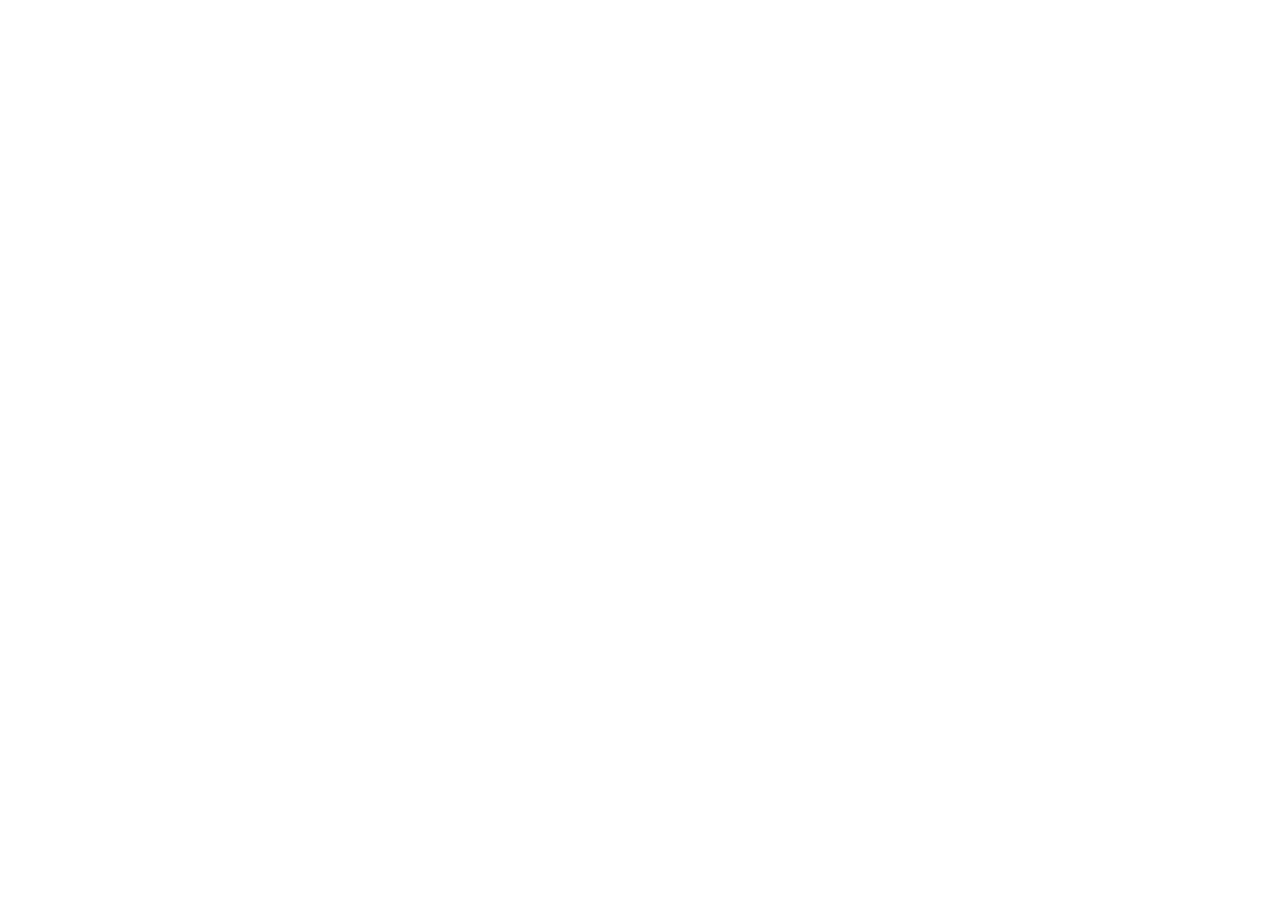
==== index.html @ 65132873 "Initialisation du projet et structure des fichiers" ====
<!DOCTYPE html>
<html lang="en">
<head>
    <meta charset="UTF-8">
    <meta name="viewport" content="width=device-width, initial-scale=1.0">
    <title>AfriConnectSummit</title>
</head>
<body>
    
</body>
</html>
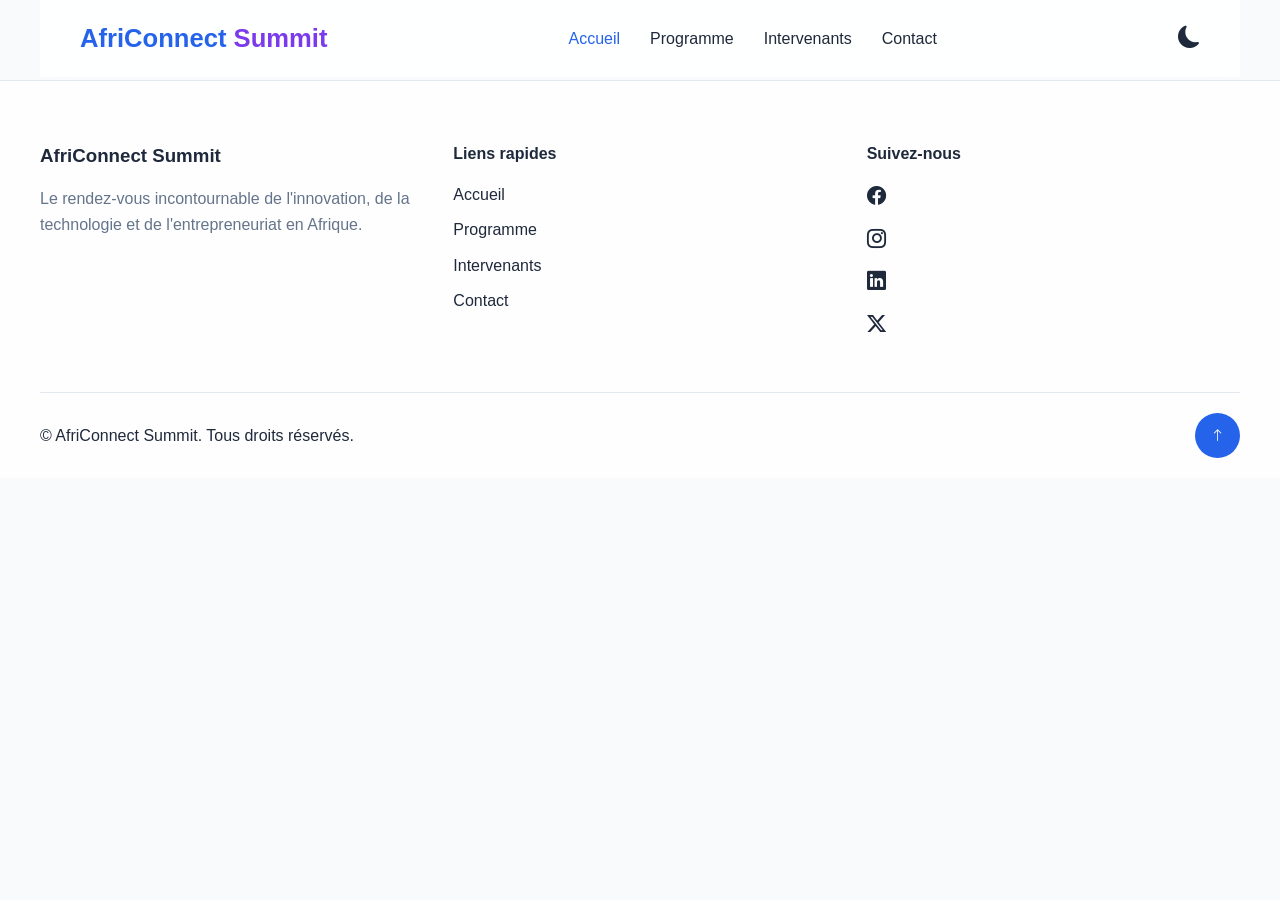
==== commit 2e14bcae: "Creation de la navbar et du footer communs" ====
--- a/index.html
+++ b/index.html
@@ -4,8 +4,121 @@
     <meta charset="UTF-8">
     <meta name="viewport" content="width=device-width, initial-scale=1.0">
     <title>AfriConnectSummit</title>
+    <link rel="stylesheet" href="css/style.css">
+    <link href="https://cdn.jsdelivr.net/npm/bootstrap-icons@1.11.3/font/bootstrap-icons.min.css" rel="stylesheet">
 </head>
 <body>
+
+    <header>
+
+        <nav class="navbar">
+
+            <a href="index.html" class="logo">
+                AfriConnect <span>Summit</span>
+            </a>
+
+            <ul class="nav-menu">
+
+              <li><a href="index.html" class="active">Accueil</a></li>
+
+              <li><a href="programme.html">Programme</a></li>
+
+              <li><a href="intervenants.html">Intervenants</a></li>
+
+              <li><a href="contact.html">Contact</a></li>
+
+            </ul>
+
+           <div class="nav-actions">
+
+                <button id="theme-toggle" aria-label="Changer de thème">
+
+                   <i class="bi bi-moon-fill"></i>
+
+                </button>
+
+                <button id="menu-toggle" aria-label="Ouvrir le menu">
+
+                   <i class="bi bi-list"></i>
+
+                </button>
+
+            </div>
+
+        </nav>
+
+    </header>
+
+    <main>
+
+    </main>
+
+    <footer>
+
+       <div class="footer-container">
+
+           <div class="footer-about">
+
+               <h3>AfriConnect Summit</h3>
+
+                <p>
+                  Le rendez-vous incontournable de l'innovation, de la technologie
+                  et de l'entrepreneuriat en Afrique.
+                </p>
+
+            </div>
+
+            <div class="footer-links">
+
+               <h4>Liens rapides</h4>
+
+               <ul>
+
+                 <li><a href="index.html">Accueil</a></li>
+
+                 <li><a href="programme.html">Programme</a></li>
+
+                 <li><a href="intervenants.html">Intervenants</a></li>
+
+                 <li><a href="contact.html">Contact</a></li>
+
+                </ul>
+
+            </div>
+
+            <div class="footer-social">
+
+              <h4>Suivez-nous</h4>
+
+              <a href="#"><i class="bi bi-facebook"></i></a>
+              <a href="#"><i class="bi bi-instagram"></i></a>
+              <a href="#"><i class="bi bi-linkedin"></i></a>
+              <a href="#"><i class="bi bi-twitter-x"></i></a>
+
+            </div>
+
+        </div>
+
+        <hr>
+
+        <div class="footer-bottom">
+
+           <p>
+              &copy; <span id="current-year"></span> AfriConnect Summit.
+              Tous droits réservés.
+           </p>
+
+           <button id="back-to-top" aria-label="Retour en haut">
+              <i class="bi bi-arrow-up"></i>
+           </button>
+
+        </div>
+
+    </footer>
+
+    
+
+    <script src="js/main.js"></script>
     
 </body>
 </html>
--- a/css/style.css
+++ b/css/style.css
@@ -0,0 +1,379 @@
+/* VARIABLES CSS */
+:root{
+
+    --primary-color:#2563EB;
+    --secondary-color:#7C3AED;
+
+    --background-color:#F8FAFC;
+    --surface-color:rgba(255,255,255,.85);
+
+    --text-color:#1E293B;
+    --text-light:#64748B;
+
+    --border-color:#E2E8F0;
+
+    --shadow:0 10px 30px rgba(0,0,0,.08);
+
+    --radius:15px;
+
+    --transition:all .3s ease;
+
+}
+
+[data-theme="dark"]{
+
+    --background-color:#020617;
+
+    --surface-color:rgba(15,23,42,.9);
+
+    --text-color:#F8FAFC;
+
+    --text-light:#CBD5E1;
+
+    --border-color:#334155;
+
+}
+/* STYLE GENERALE */
+*{
+    margin:0;
+    padding:0;
+    box-sizing:border-box;
+}
+
+body{
+
+    font-family:Arial, Helvetica, sans-serif;
+
+    background:var(--background-color);
+
+    color:var(--text-color);
+
+    transition:var(--transition);
+
+    line-height:1.6;
+
+}
+
+a{
+
+    text-decoration:none;
+
+    color:inherit;
+
+}
+
+ul{
+
+    list-style:none;
+
+}
+
+img{
+
+    max-width:100%;
+
+    display:block;
+
+}
+/* HEADER */
+header{
+
+    position: fixed;
+
+    top: 0;
+
+    left: 0;
+
+    width: 100%;
+
+    z-index: 1000;
+
+}
+
+/* NAVBAR */
+
+.navbar{
+
+    max-width: 1200px;
+
+    margin: auto;
+
+    padding: 18px 40px;
+
+    display: flex;
+
+    justify-content: space-between;
+
+    align-items: center;
+
+    background: var(--surface-color);
+
+    backdrop-filter: blur(12px);
+
+    transition: var(--transition);
+
+}
+
+.logo{
+
+    font-size: 1.6rem;
+
+    font-weight: 700;
+
+    color: var(--primary-color);
+
+}
+
+.logo span{
+
+    color: var(--secondary-color);
+
+}
+
+.nav-menu{
+
+    display: flex;
+
+    gap: 30px;
+
+}
+
+.nav-menu a{
+
+    font-weight: 500;
+
+    transition: var(--transition);
+
+}
+
+.nav-menu a:hover,
+
+.nav-menu a.active{
+
+    color: var(--primary-color);
+
+}
+
+.nav-actions{
+
+    display: flex;
+
+    align-items: center;
+
+    gap: 15px;
+
+}
+
+#theme-toggle,
+
+#menu-toggle{
+
+    border: none;
+
+    background: transparent;
+
+    cursor: pointer;
+
+    font-size: 1.4rem;
+
+    color: var(--text-color);
+
+    transition: var(--transition);
+
+}
+
+#theme-toggle:hover,
+
+#menu-toggle:hover{
+
+    color: var(--primary-color);
+
+}
+
+/* FOOTER */
+
+footer{
+
+    background: var(--surface-color);
+
+    margin-top: 80px;
+
+    padding: 60px 40px 20px;
+
+    border-top: 1px solid var(--border-color);
+
+}
+
+.footer-container{
+
+    max-width: 1200px;
+
+    margin: auto;
+
+    display: grid;
+
+    grid-template-columns: repeat(3,1fr);
+
+    gap: 40px;
+
+}
+
+.footer-about p{
+
+    margin-top: 15px;
+
+    color: var(--text-light);
+
+}
+
+.footer-links ul{
+
+    margin-top: 15px;
+
+}
+
+.footer-links li{
+
+    margin-bottom: 10px;
+
+}
+
+.footer-links a{
+
+    transition: var(--transition);
+
+}
+
+.footer-links a:hover{
+
+    color: var(--primary-color);
+
+}
+
+.footer-social{
+
+    display: flex;
+
+    flex-direction: column;
+
+}
+
+.footer-social h4{
+
+    margin-bottom: 15px;
+
+}
+
+.footer-social a{
+
+    margin-bottom: 12px;
+
+    font-size: 1.2rem;
+
+    transition: var(--transition);
+
+}
+
+.footer-social a:hover{
+
+    color: var(--primary-color);
+
+}
+
+hr{
+
+    margin: 40px 0 20px;
+
+    border: none;
+
+    border-top: 1px solid var(--border-color);
+
+}
+
+.footer-bottom{
+
+    max-width: 1200px;
+
+    margin: auto;
+
+    display: flex;
+
+    justify-content: space-between;
+
+    align-items: center;
+
+}
+
+/* Bouton RETOUR EN HAUT */
+
+#back-to-top{
+
+    width: 45px;
+
+    height: 45px;
+
+    border: none;
+
+    border-radius: 50%;
+
+    background: var(--primary-color);
+
+    color: white;
+
+    cursor: pointer;
+
+    transition: var(--transition);
+
+}
+
+#back-to-top:hover{
+
+    transform: translateY(-5px);
+
+}
+/* RESPONSIVE DE LA NAVBAR */
+#menu-toggle{
+    display: none;
+}
+
+@media (max-width:768px){
+
+    .nav-menu{
+
+        position: fixed;
+
+        top: 80px;
+
+        left: -100%;
+
+        width: 100%;
+
+        background: var(--surface-color);
+
+        backdrop-filter: blur(12px);
+
+        flex-direction: column;
+
+        align-items: center;
+
+        gap: 20px;
+
+        padding: 30px 0;
+
+        transition: var(--transition);
+
+    }
+
+    .nav-menu.active{
+
+        left: 0;
+
+    }
+
+    #menu-toggle{
+
+        display: block;
+
+    }
+
+}
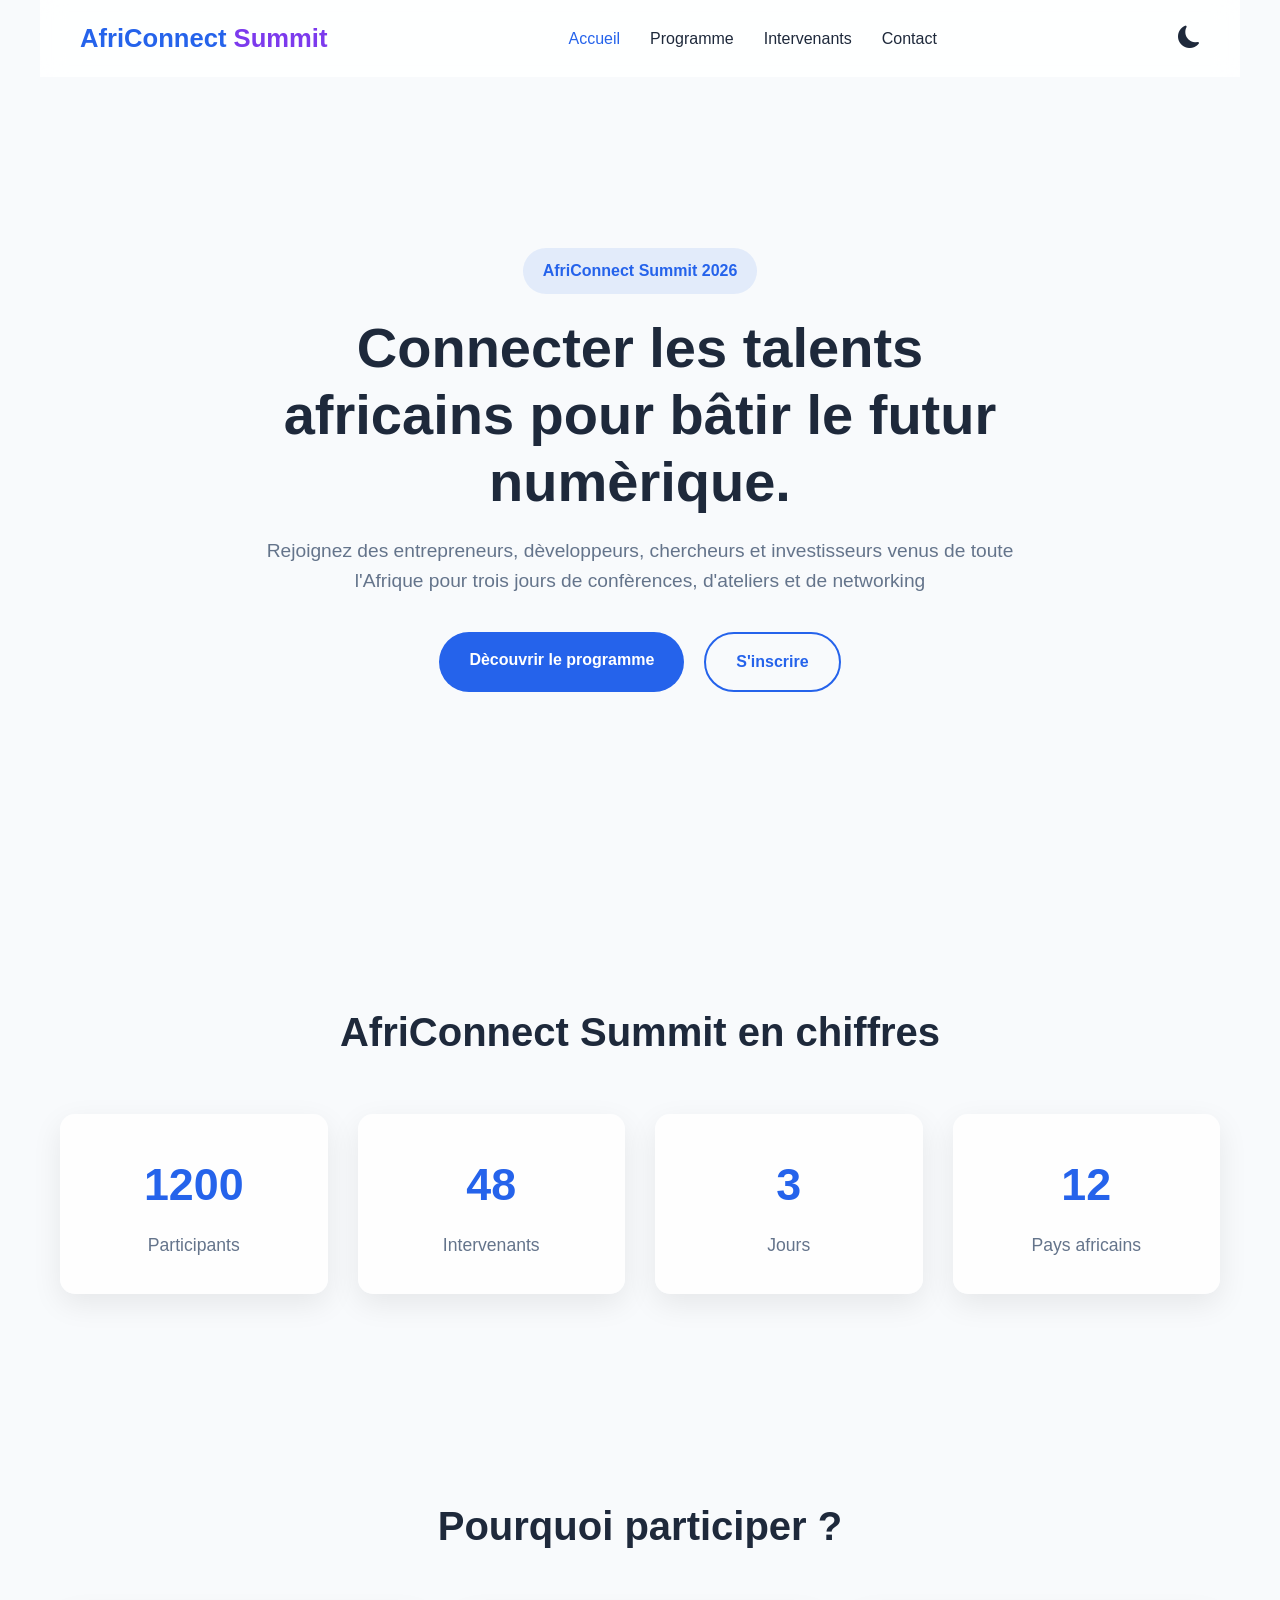
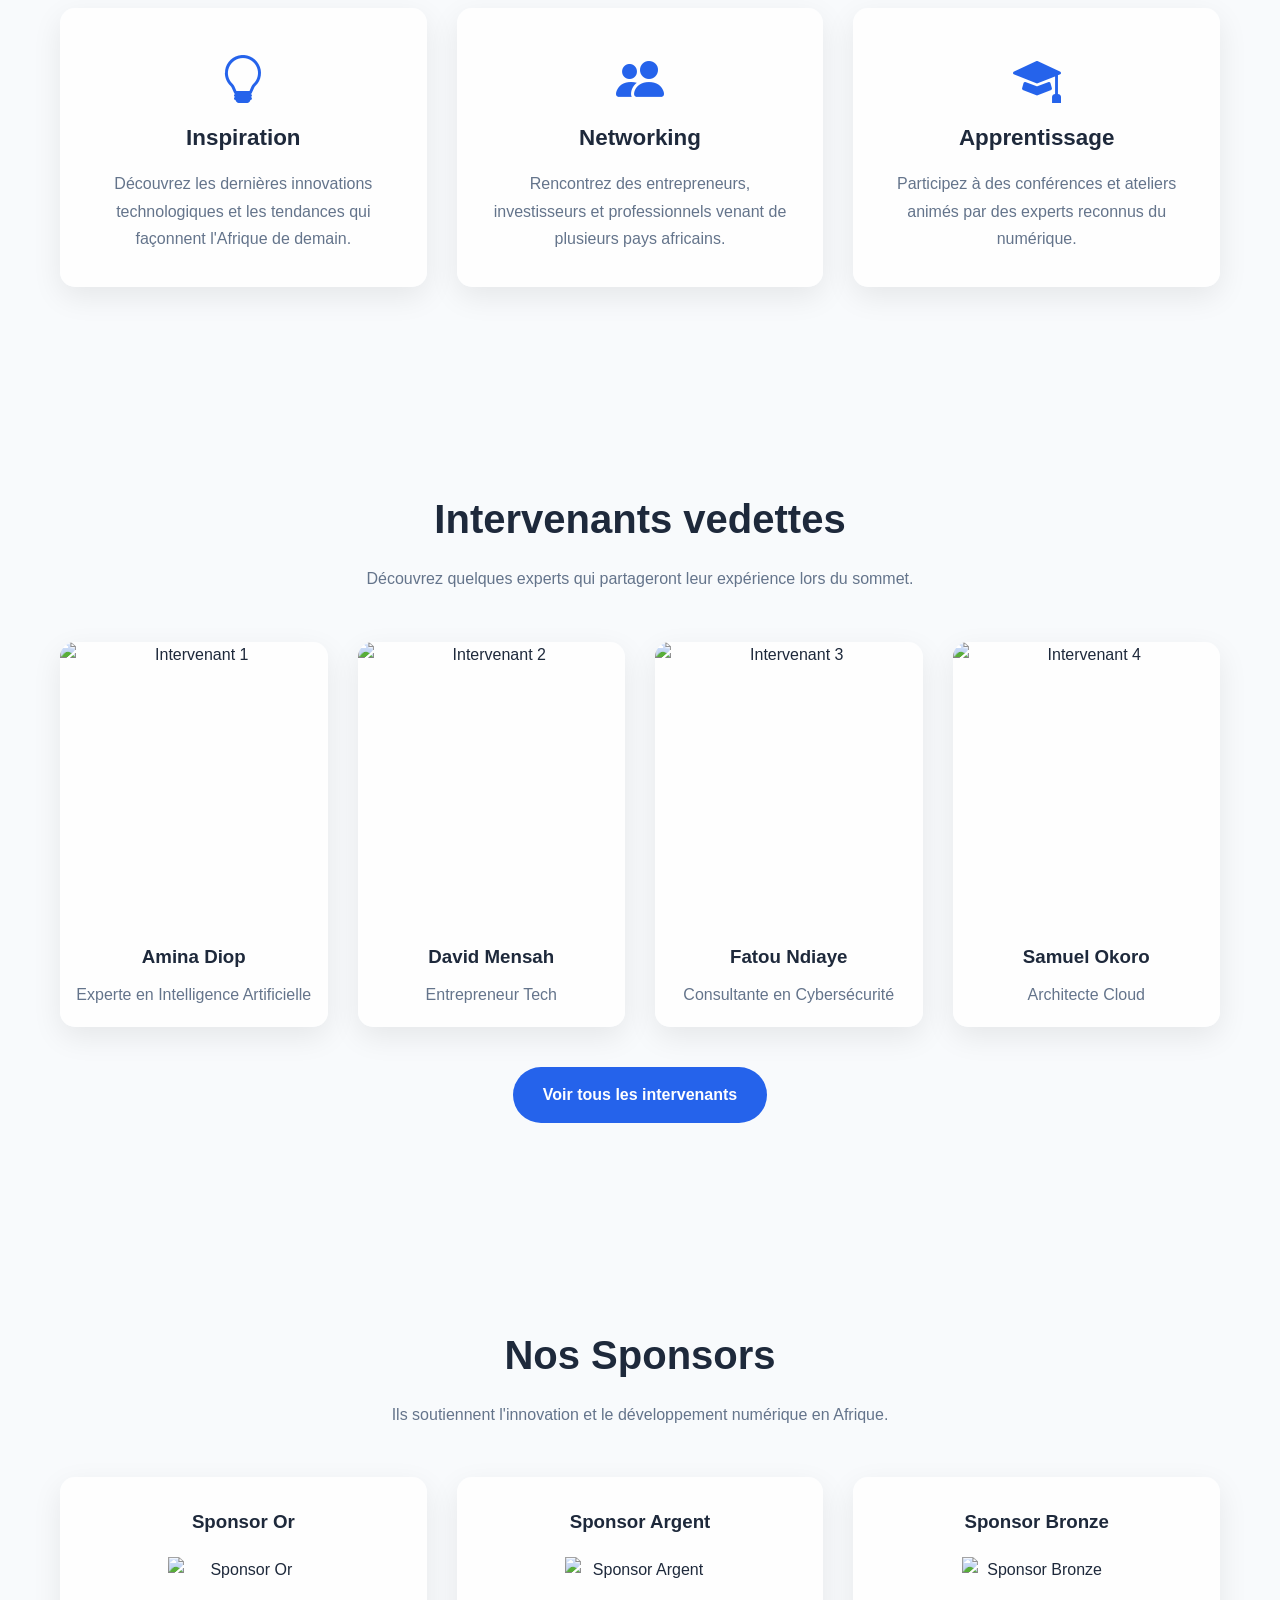
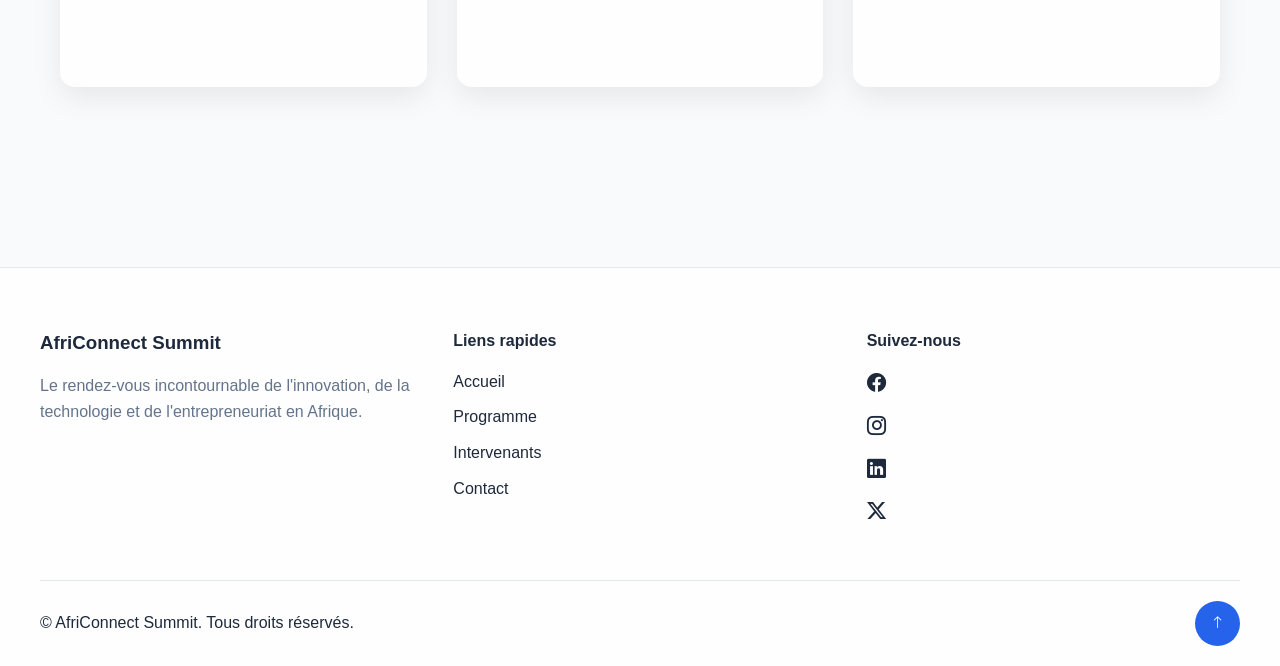
==== commit f40d0043: "Creation de la page d'acceuil et mise en forme" ====
--- a/index.html
+++ b/index.html
@@ -1,5 +1,5 @@
 <!DOCTYPE html>
-<html lang="en">
+<html lang="fr">
 <head>
     <meta charset="UTF-8">
     <meta name="viewport" content="width=device-width, initial-scale=1.0">
@@ -49,9 +49,239 @@
 
     </header>
 
-    <main>
-
-    </main>
+ <main>
+
+        <!-- section hero -->
+        <section class="hero">
+
+            <div class="hero-content">
+
+                <p class="hero-tag">AfriConnect Summit 2026</p>
+
+                <h1>Connecter les talents africains pour bâtir le futur numèrique.</h1>
+
+                <p class="hero-description">
+                    Rejoignez des entrepreneurs, dèveloppeurs, chercheurs et investisseurs
+                    venus de toute l'Afrique pour trois jours de confèrences, d'ateliers
+                    et de networking
+                </p>
+
+                <div class="hero-buttons">
+
+                    <a href="programme.html" class="btn btn-primary">
+                        Dècouvrir le programme
+                    </a>
+
+                    
+                    <a href="contact.html" class="btn btn-secondary">
+                        S'inscrire
+                    </a>
+
+                </div>
+
+            </div>
+
+        </section>
+
+        <!-- section chiffre clè -->
+
+        <section class="stats">
+
+          <div class="container">
+
+                <h2>AfriConnect Summit en chiffres</h2>
+
+            <div class="stats-grid">
+
+               <div class="stat-card">
+                   <h3 id="participants">1200</h3>
+                   <p>Participants</p>
+               </div>
+
+               <div class="stat-card">
+                   <h3 id="speakers">48</h3>
+                   <p>Intervenants</p>
+                </div>
+
+               <div class="stat-card">
+                   <h3 id="days">3</h3>
+                   <p>Jours</p>
+               </div>
+
+               <div class="stat-card">
+                   <h3 id="countries">12</h3>
+                   <p>Pays africains</p>
+               </div>
+
+            </div>
+
+          </div>
+
+        </section>
+
+       <!-- pourquoi participer -->
+
+       <section class="why-participate">
+
+    <div class="container">
+
+        <h2>Pourquoi participer ?</h2>
+
+        <div class="why-grid">
+
+            <article class="why-card">
+
+                <i class="bi bi-lightbulb"></i>
+
+                <h3>Inspiration</h3>
+
+                <p>
+                    Découvrez les dernières innovations technologiques et les tendances qui façonnent l'Afrique de demain.
+                </p>
+
+            </article>
+
+            <article class="why-card">
+
+                <i class="bi bi-people-fill"></i>
+
+                <h3>Networking</h3>
+
+                <p>
+                    Rencontrez des entrepreneurs, investisseurs et professionnels venant de plusieurs pays africains.
+                </p>
+
+            </article>
+
+            <article class="why-card">
+
+                <i class="bi bi-mortarboard-fill"></i>
+
+                <h3>Apprentissage</h3>
+
+                <p>
+                    Participez à des conférences et ateliers animés par des experts reconnus du numérique.
+                </p>
+
+            </article>
+
+        </div>
+
+    </div>
+
+</section>
+
+     <!-- Intervenant -->
+
+     <section class="featured-speakers">
+
+    <div class="container">
+
+        <h2>Intervenants vedettes</h2>
+
+        <p class="section-description">
+            Découvrez quelques experts qui partageront leur expérience lors du sommet.
+        </p>
+
+        <div class="speakers-grid">
+
+            <article class="speaker-card">
+
+                <img src="images/speaker1.jpg" alt="Intervenant 1">
+
+                <h3>Amina Diop</h3>
+
+                <p>Experte en Intelligence Artificielle</p>
+
+            </article>
+
+            <article class="speaker-card">
+
+                <img src="images/speaker2.jpg" alt="Intervenant 2">
+
+                <h3>David Mensah</h3>
+
+                <p>Entrepreneur Tech</p>
+
+            </article>
+
+            <article class="speaker-card">
+
+                <img src="images/speaker3.jpg" alt="Intervenant 3">
+
+                <h3>Fatou Ndiaye</h3>
+
+                <p>Consultante en Cybersécurité</p>
+
+            </article>
+
+            <article class="speaker-card">
+
+                <img src="images/speaker4.jpg" alt="Intervenant 4">
+
+                <h3>Samuel Okoro</h3>
+
+                <p>Architecte Cloud</p>
+
+            </article>
+
+        </div>
+
+        <a href="intervenants.html" class="btn btn-primary">
+            Voir tous les intervenants
+        </a>
+
+    </div>
+
+</section>
+
+<!-- Sponsor -->
+
+<section class="sponsors">
+
+    <div class="container">
+
+        <h2>Nos Sponsors</h2>
+
+        <p class="section-description">
+
+            Ils soutiennent l'innovation et le développement numérique en Afrique.
+
+        </p>
+
+        <div class="sponsors-grid">
+
+            <div class="sponsor-card">
+
+                <h3>Sponsor Or</h3>
+
+                <img src="images/gold-sponsor.png" alt="Sponsor Or">
+
+            </div>
+
+            <div class="sponsor-card">
+
+                <h3>Sponsor Argent</h3>
+
+                <img src="images/silver-sponsor.png" alt="Sponsor Argent">
+
+            </div>
+
+            <div class="sponsor-card">
+
+                <h3>Sponsor Bronze</h3>
+
+                <img src="images/bronze-sponsor.png" alt="Sponsor Bronze">
+
+            </div>
+
+        </div>
+
+    </div>
+
+</section>
+        
+</main>
 
     <footer>
 
--- a/css/style.css
+++ b/css/style.css
@@ -376,4 +376,420 @@
 
     }
 
+}
+/* HERO */
+.hero{
+
+    min-height:100vh;
+
+    display:flex;
+
+    justify-content:center;
+
+    align-items:center;
+
+    text-align:center;
+
+    padding:120px 20px 80px;
+
+}
+
+.hero-content{
+
+    max-width:800px;
+
+}
+
+.hero-tag{
+
+    display:inline-block;
+
+    padding:10px 20px;
+
+    border-radius:50px;
+
+    background:rgba(37,99,235,.1);
+
+    color:var(--primary-color);
+
+    font-weight:600;
+
+    margin-bottom:20px;
+
+}
+
+.hero h1{
+
+    font-size:3.5rem;
+
+    margin-bottom:20px;
+
+    line-height:1.2;
+
+}
+
+.hero-description{
+
+    font-size:1.2rem;
+
+    color:var(--text-light);
+
+    margin-bottom:35px;
+
+}
+/* hero bouton */
+.hero-buttons{
+
+    display:flex;
+
+    justify-content:center;
+
+    gap:20px;
+
+    flex-wrap:wrap;
+
+}
+
+.btn{
+
+    display:inline-block;
+
+    padding:15px 30px;
+
+    border-radius:50px;
+
+    font-weight:600;
+
+    transition:var(--transition);
+
+}
+
+.btn-primary{
+
+    background:var(--primary-color);
+
+    color:#fff;
+
+}
+
+.btn-secondary{
+
+    border:2px solid var(--primary-color);
+
+    color:var(--primary-color);
+
+}
+
+.btn:hover{
+
+    transform:translateY(-3px);
+
+    box-shadow:var(--shadow);
+
+}
+/* chiffre clè */
+.container{
+
+    max-width:1200px;
+
+    margin:auto;
+
+    padding:0 20px;
+
+}
+
+.stats{
+
+    padding:100px 0;
+
+}
+
+.stats h2{
+
+    text-align:center;
+
+    margin-bottom:50px;
+
+    font-size:2.5rem;
+
+}
+
+.stats-grid{
+
+    display:grid;
+
+    grid-template-columns:repeat(auto-fit,minmax(220px,1fr));
+
+    gap:30px;
+
+}
+
+.stat-card{
+
+    background:var(--surface-color);
+
+    padding:35px 25px;
+
+    border-radius:var(--radius);
+
+    text-align:center;
+
+    box-shadow:var(--shadow);
+
+    transition:var(--transition);
+
+}
+
+.stat-card:hover{
+
+    transform:translateY(-8px);
+
+}
+
+.stat-card h3{
+
+    font-size:2.8rem;
+
+    color:var(--primary-color);
+
+    margin-bottom:10px;
+
+}
+
+.stat-card p{
+
+    color:var(--text-light);
+
+    font-size:1.1rem;
+
+}
+/* pouquoi participer */
+.why-participate{
+
+    padding:100px 0;
+
+}
+
+.why-participate h2{
+
+    text-align:center;
+
+    font-size:2.5rem;
+
+    margin-bottom:20px;
+
+}
+
+.why-grid{
+
+    display:grid;
+
+    grid-template-columns:repeat(auto-fit,minmax(280px,1fr));
+
+    gap:30px;
+
+    margin-top:50px;
+
+}
+
+.why-card{
+
+    background:var(--surface-color);
+
+    padding:35px;
+
+    border-radius:var(--radius);
+
+    text-align:center;
+
+    box-shadow:var(--shadow);
+
+    transition:var(--transition);
+
+}
+
+.why-card:hover{
+
+    transform:translateY(-8px);
+
+}
+
+.why-card i{
+
+    font-size:3rem;
+
+    color:var(--primary-color);
+
+    margin-bottom:20px;
+
+}
+
+.why-card h3{
+
+    margin-bottom:15px;
+
+    font-size:1.4rem;
+
+}
+
+.why-card p{
+
+    color:var(--text-light);
+
+    line-height:1.7;
+
+}
+/* intervenant */
+.featured-speakers{
+
+    padding:100px 0;
+
+}
+
+.featured-speakers h2{
+
+    text-align:center;
+
+    font-size:2.5rem;
+
+    margin-bottom:15px;
+
+}
+
+.section-description{
+
+    text-align:center;
+
+    color:var(--text-light);
+
+    margin-bottom:50px;
+
+}
+
+.speakers-grid{
+
+    display:grid;
+
+    grid-template-columns:repeat(auto-fit,minmax(250px,1fr));
+
+    gap:30px;
+
+}
+
+.speaker-card{
+
+    background:var(--surface-color);
+
+    border-radius:var(--radius);
+
+    overflow:hidden;
+
+    box-shadow:var(--shadow);
+
+    text-align:center;
+
+    transition:var(--transition);
+
+}
+
+.speaker-card:hover{
+
+    transform:translateY(-8px);
+
+}
+
+.speaker-card img{
+
+    width:100%;
+
+    height:280px;
+
+    object-fit:cover;
+
+}
+
+.speaker-card h3{
+
+    margin:20px 0 10px;
+
+}
+
+.speaker-card p{
+
+    color:var(--text-light);
+
+    margin-bottom:20px;
+
+}
+
+.featured-speakers .btn{
+
+    display:block;
+
+    width:max-content;
+
+    margin:40px auto 0;
+
+}
+/* Sponsor */
+.sponsors{
+
+    padding:100px 0;
+
+}
+
+.sponsors h2{
+
+    text-align:center;
+
+    font-size:2.5rem;
+
+    margin-bottom:15px;
+
+}
+
+.sponsors-grid{
+
+    display:grid;
+
+    grid-template-columns:repeat(3,1fr);
+
+    gap:30px;
+
+    margin-top:50px;
+
+}
+
+.sponsor-card{
+
+    background:var(--surface-color);
+
+    border-radius:var(--radius);
+
+    padding:30px;
+
+    text-align:center;
+
+    box-shadow:var(--shadow);
+
+    transition:var(--transition);
+
+}
+
+.sponsor-card:hover{
+
+    transform:translateY(-8px);
+
+}
+
+.sponsor-card img{
+
+    width:150px;
+
+    height:100px;
+
+    margin:20px auto 0;
+
+    object-fit:contain;
+
 }
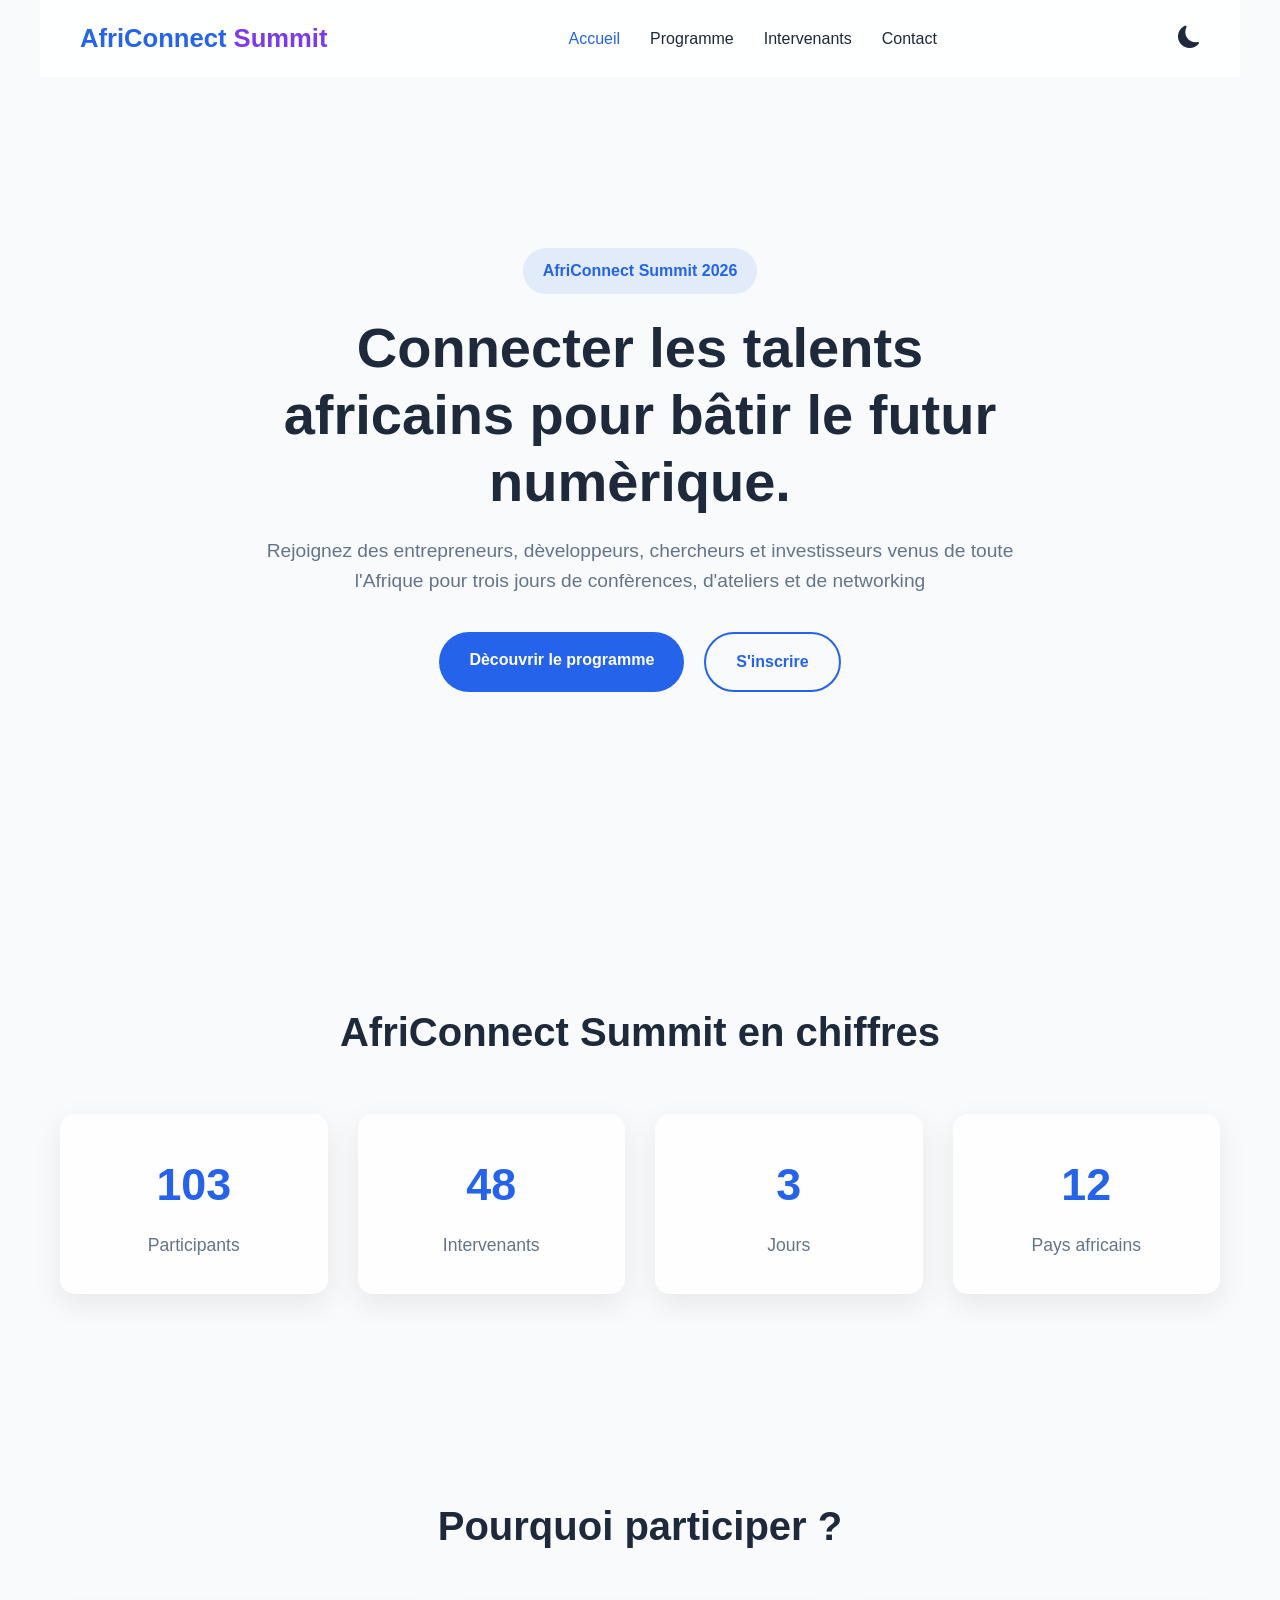
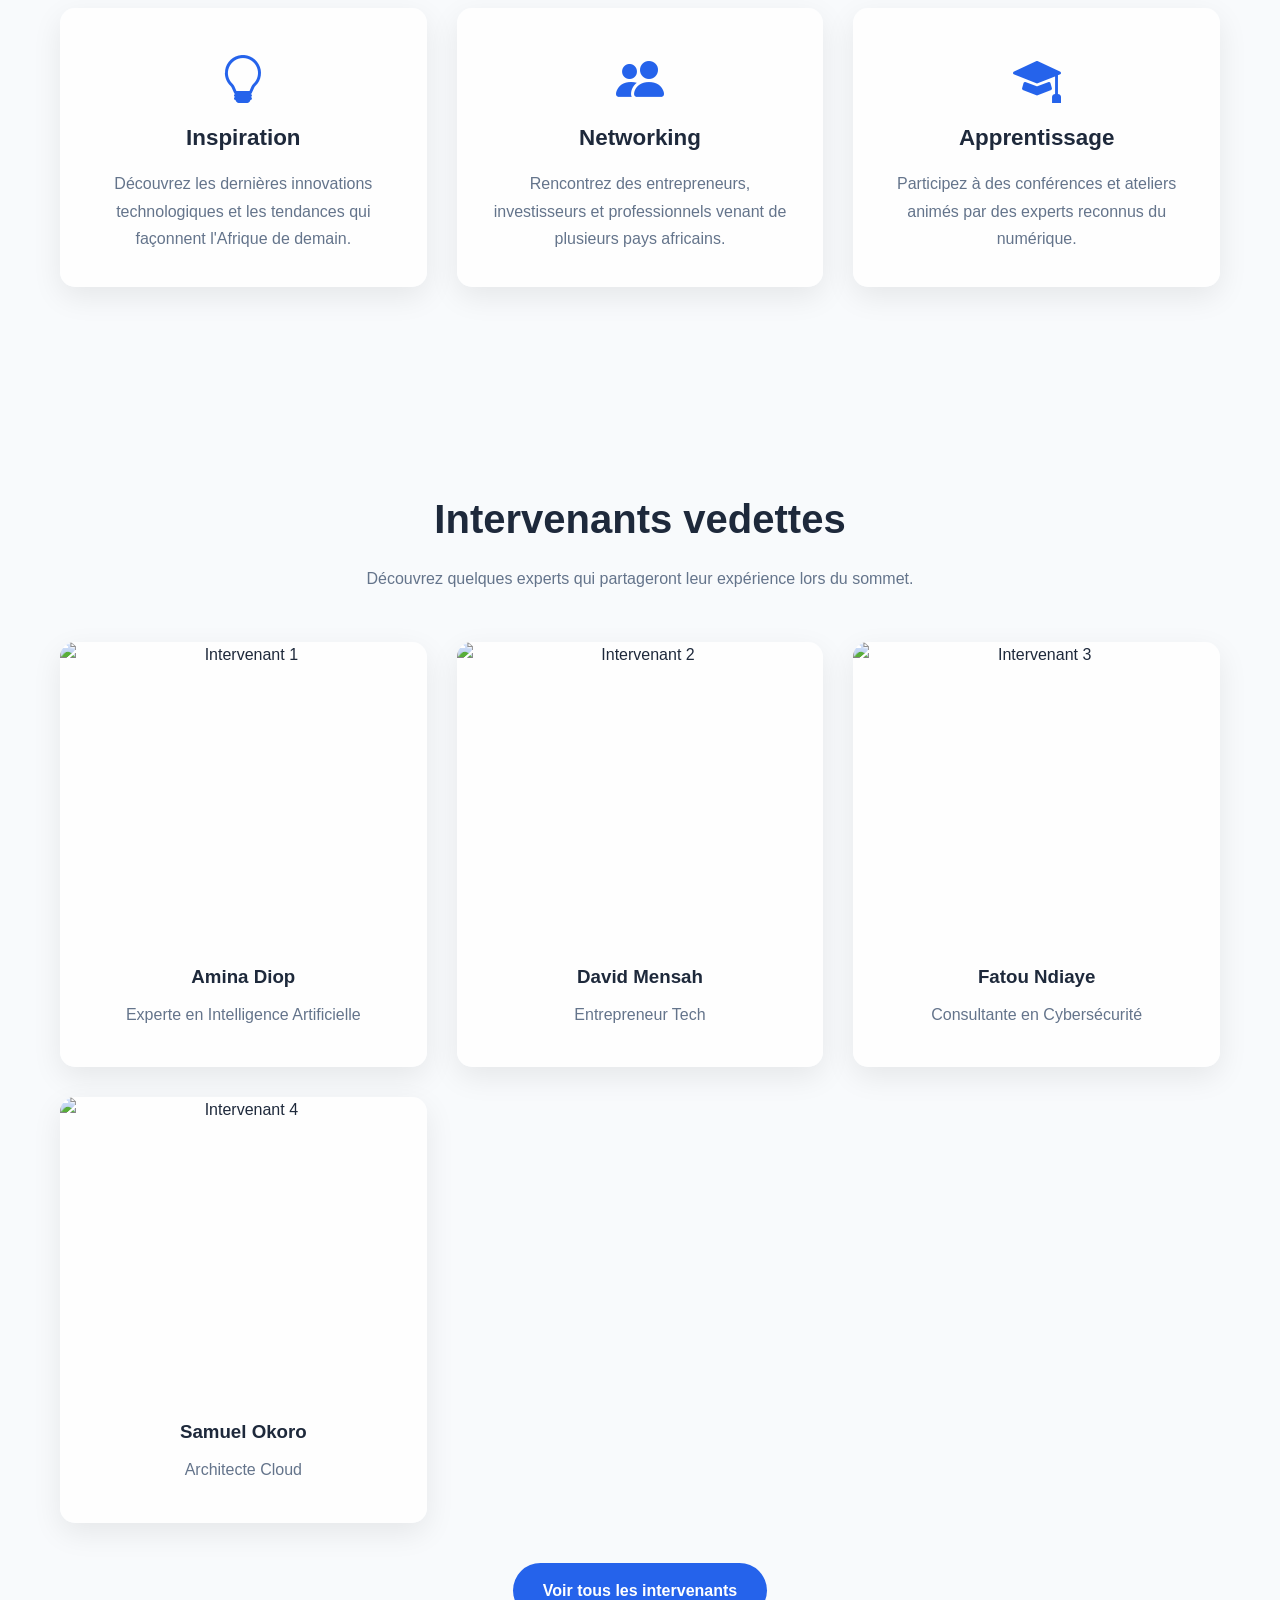
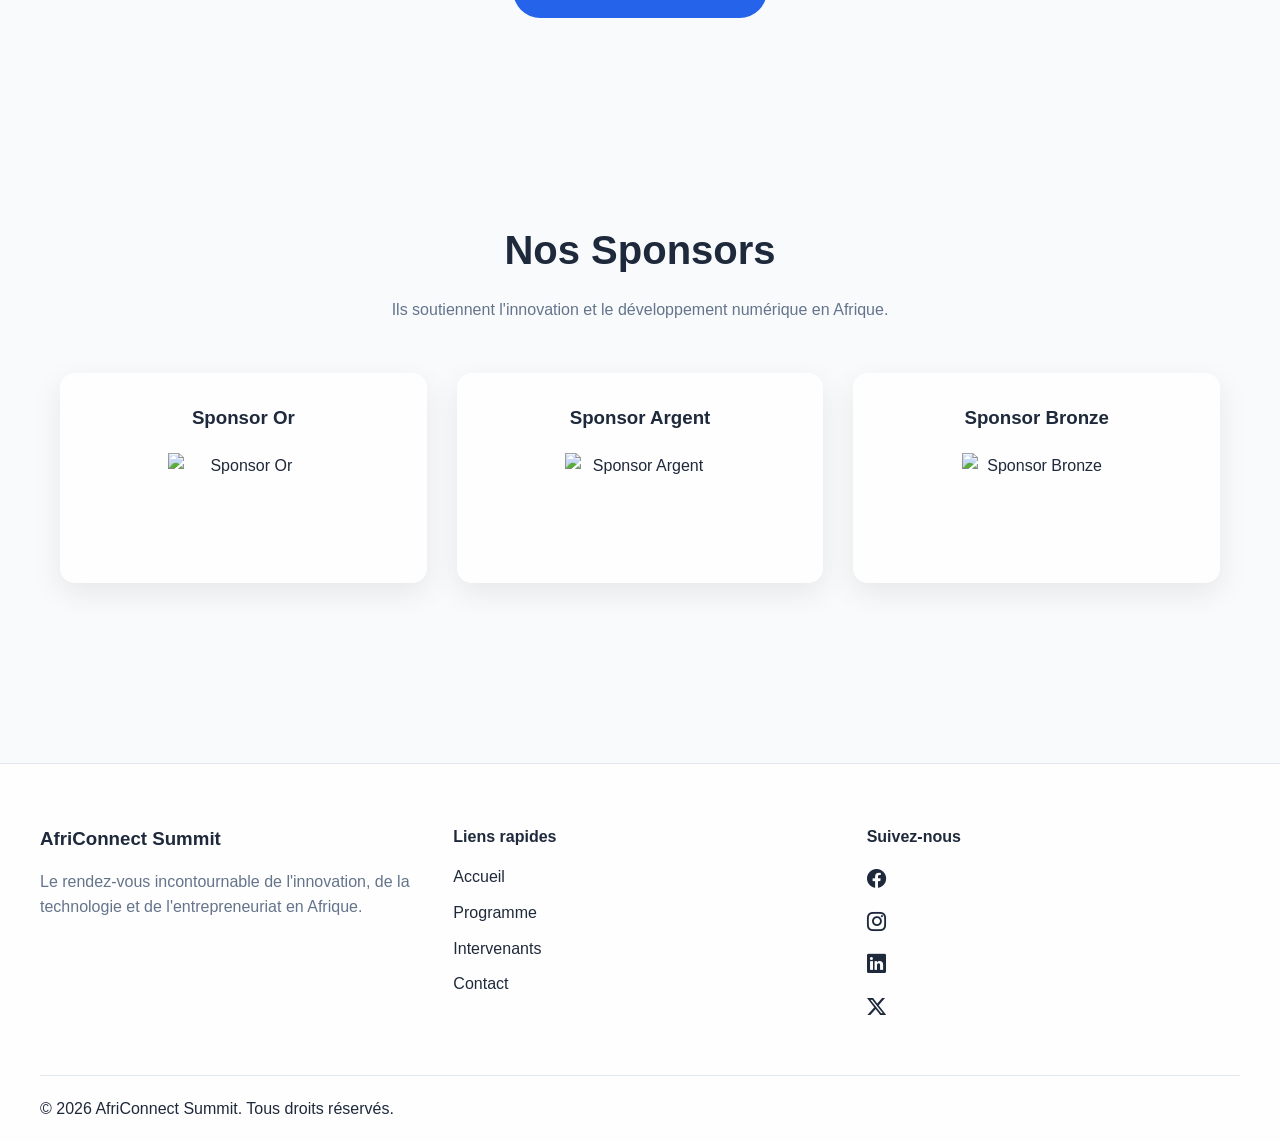
==== commit 133f3b1c: "Ajout des fonctionnalites javaScript" ====
--- a/index.html
+++ b/index.html
@@ -1,5 +1,6 @@
 <!DOCTYPE html>
 <html lang="fr">
+
 <head>
     <meta charset="UTF-8">
     <meta name="viewport" content="width=device-width, initial-scale=1.0">
@@ -7,6 +8,7 @@
     <link rel="stylesheet" href="css/style.css">
     <link href="https://cdn.jsdelivr.net/npm/bootstrap-icons@1.11.3/font/bootstrap-icons.min.css" rel="stylesheet">
 </head>
+
 <body>
 
     <header>
@@ -19,27 +21,27 @@
 
             <ul class="nav-menu">
 
-              <li><a href="index.html" class="active">Accueil</a></li>
-
-              <li><a href="programme.html">Programme</a></li>
-
-              <li><a href="intervenants.html">Intervenants</a></li>
-
-              <li><a href="contact.html">Contact</a></li>
+                <li><a href="index.html" class="active">Accueil</a></li>
+
+                <li><a href="programme.html">Programme</a></li>
+
+                <li><a href="intervenant.html">Intervenants</a></li>
+
+                <li><a href="contact.html">Contact</a></li>
 
             </ul>
 
-           <div class="nav-actions">
+            <div class="nav-actions">
 
                 <button id="theme-toggle" aria-label="Changer de thème">
 
-                   <i class="bi bi-moon-fill"></i>
+                    <i class="bi bi-moon-fill"></i>
 
                 </button>
 
                 <button id="menu-toggle" aria-label="Ouvrir le menu">
 
-                   <i class="bi bi-list"></i>
+                    <i class="bi bi-list"></i>
 
                 </button>
 
@@ -49,7 +51,7 @@
 
     </header>
 
- <main>
+    <main>
 
         <!-- section hero -->
         <section class="hero">
@@ -72,7 +74,7 @@
                         Dècouvrir le programme
                     </a>
 
-                    
+
                     <a href="contact.html" class="btn btn-secondary">
                         S'inscrire
                     </a>
@@ -87,268 +89,274 @@
 
         <section class="stats">
 
-          <div class="container">
+            <div class="container">
 
                 <h2>AfriConnect Summit en chiffres</h2>
 
-            <div class="stats-grid">
-
-               <div class="stat-card">
-                   <h3 id="participants">1200</h3>
-                   <p>Participants</p>
-               </div>
-
-               <div class="stat-card">
-                   <h3 id="speakers">48</h3>
-                   <p>Intervenants</p>
-                </div>
-
-               <div class="stat-card">
-                   <h3 id="days">3</h3>
-                   <p>Jours</p>
-               </div>
-
-               <div class="stat-card">
-                   <h3 id="countries">12</h3>
-                   <p>Pays africains</p>
-               </div>
-
-            </div>
-
-          </div>
-
-        </section>
-
-       <!-- pourquoi participer -->
-
-       <section class="why-participate">
-
-    <div class="container">
-
-        <h2>Pourquoi participer ?</h2>
-
-        <div class="why-grid">
-
-            <article class="why-card">
-
-                <i class="bi bi-lightbulb"></i>
-
-                <h3>Inspiration</h3>
+                <div class="stats-grid">
+
+                    <div class="stat-card">
+                        <h3 id="participants">1200</h3>
+                        <p>Participants</p>
+                    </div>
+
+                    <div class="stat-card">
+                        <h3 id="speakers">48</h3>
+                        <p>Intervenants</p>
+                    </div>
+
+                    <div class="stat-card">
+                        <h3 id="days">3</h3>
+                        <p>Jours</p>
+                    </div>
+
+                    <div class="stat-card">
+                        <h3 id="countries">12</h3>
+                        <p>Pays africains</p>
+                    </div>
+
+                </div>
+
+            </div>
+
+        </section>
+
+        <!-- pourquoi participer -->
+
+        <section class="why-participate">
+
+            <div class="container">
+
+                <h2>Pourquoi participer ?</h2>
+
+                <div class="why-grid">
+
+                    <article class="why-card">
+
+                        <i class="bi bi-lightbulb"></i>
+
+                        <h3>Inspiration</h3>
+
+                        <p>
+                            Découvrez les dernières innovations technologiques et les tendances qui façonnent l'Afrique
+                            de demain.
+                        </p>
+
+                    </article>
+
+                    <article class="why-card">
+
+                        <i class="bi bi-people-fill"></i>
+
+                        <h3>Networking</h3>
+
+                        <p>
+                            Rencontrez des entrepreneurs, investisseurs et professionnels venant de plusieurs pays
+                            africains.
+                        </p>
+
+                    </article>
+
+                    <article class="why-card">
+
+                        <i class="bi bi-mortarboard-fill"></i>
+
+                        <h3>Apprentissage</h3>
+
+                        <p>
+                            Participez à des conférences et ateliers animés par des experts reconnus du numérique.
+                        </p>
+
+                    </article>
+
+                </div>
+
+            </div>
+
+        </section>
+
+        <!-- Intervenant -->
+
+        <section class="featured-speakers">
+
+            <div class="container">
+
+                <h2>Intervenants vedettes</h2>
+
+                <p class="section-description">
+                    Découvrez quelques experts qui partageront leur expérience lors du sommet.
+                </p>
+
+                <div class="speakers-grid">
+
+                    <article class="speaker-card">
+
+                        <img src="images/speaker1.jpg" alt="Intervenant 1">
+
+                        <h3>Amina Diop</h3>
+
+                        <p>Experte en Intelligence Artificielle</p>
+
+                    </article>
+
+                    <article class="speaker-card">
+
+                        <img src="images/speaker2.jpg" alt="Intervenant 2">
+
+                        <h3>David Mensah</h3>
+
+                        <p>Entrepreneur Tech</p>
+
+                    </article>
+
+                    <article class="speaker-card">
+
+                        <img src="images/speaker3.jpg" alt="Intervenant 3">
+
+                        <h3>Fatou Ndiaye</h3>
+
+                        <p>Consultante en Cybersécurité</p>
+
+                    </article>
+
+                    <article class="speaker-card">
+
+                        <img src="images/speaker4.jpg" alt="Intervenant 4">
+
+                        <h3>Samuel Okoro</h3>
+
+                        <p>Architecte Cloud</p>
+
+                    </article>
+
+                </div>
+
+                <a href="intervenants.html" class="btn btn-primary">
+                    Voir tous les intervenants
+                </a>
+
+            </div>
+
+        </section>
+
+        <!-- Sponsor -->
+
+        <section class="sponsors">
+
+            <div class="container">
+
+                <h2>Nos Sponsors</h2>
+
+                <p class="section-description">
+
+                    Ils soutiennent l'innovation et le développement numérique en Afrique.
+
+                </p>
+
+                <div class="sponsors-grid">
+
+                    <div class="sponsor-card">
+
+                        <h3>Sponsor Or</h3>
+
+                        <img src="images/gold-sponsor.png" alt="Sponsor Or">
+
+                    </div>
+
+                    <div class="sponsor-card">
+
+                        <h3>Sponsor Argent</h3>
+
+                        <img src="images/silver-sponsor.png" alt="Sponsor Argent">
+
+                    </div>
+
+                    <div class="sponsor-card">
+
+                        <h3>Sponsor Bronze</h3>
+
+                        <img src="images/bronze-sponsor.png" alt="Sponsor Bronze">
+
+                    </div>
+
+                </div>
+
+            </div>
+
+        </section>
+
+    </main>
+
+    <footer>
+
+        <div class="footer-container">
+
+            <div class="footer-about">
+
+                <h3>AfriConnect Summit</h3>
 
                 <p>
-                    Découvrez les dernières innovations technologiques et les tendances qui façonnent l'Afrique de demain.
+                    Le rendez-vous incontournable de l'innovation, de la technologie
+                    et de l'entrepreneuriat en Afrique.
                 </p>
 
-            </article>
-
-            <article class="why-card">
-
-                <i class="bi bi-people-fill"></i>
-
-                <h3>Networking</h3>
-
-                <p>
-                    Rencontrez des entrepreneurs, investisseurs et professionnels venant de plusieurs pays africains.
-                </p>
-
-            </article>
-
-            <article class="why-card">
-
-                <i class="bi bi-mortarboard-fill"></i>
-
-                <h3>Apprentissage</h3>
-
-                <p>
-                    Participez à des conférences et ateliers animés par des experts reconnus du numérique.
-                </p>
-
-            </article>
+            </div>
+
+            <div class="footer-links">
+
+                <h4>Liens rapides</h4>
+
+                <ul>
+
+                    <li><a href="index.html">Accueil</a></li>
+
+                    <li><a href="programme.html">Programme</a></li>
+
+                    <li><a href="intervenants.html">Intervenants</a></li>
+
+                    <li><a href="contact.html">Contact</a></li>
+
+                </ul>
+
+            </div>
+
+            <div class="footer-social">
+
+                <h4>Suivez-nous</h4>
+
+                <a href="#"><i class="bi bi-facebook"></i></a>
+                <a href="#"><i class="bi bi-instagram"></i></a>
+                <a href="#"><i class="bi bi-linkedin"></i></a>
+                <a href="#"><i class="bi bi-twitter-x"></i></a>
+
+            </div>
 
         </div>
 
-    </div>
-
-</section>
-
-     <!-- Intervenant -->
-
-     <section class="featured-speakers">
-
-    <div class="container">
-
-        <h2>Intervenants vedettes</h2>
-
-        <p class="section-description">
-            Découvrez quelques experts qui partageront leur expérience lors du sommet.
-        </p>
-
-        <div class="speakers-grid">
-
-            <article class="speaker-card">
-
-                <img src="images/speaker1.jpg" alt="Intervenant 1">
-
-                <h3>Amina Diop</h3>
-
-                <p>Experte en Intelligence Artificielle</p>
-
-            </article>
-
-            <article class="speaker-card">
-
-                <img src="images/speaker2.jpg" alt="Intervenant 2">
-
-                <h3>David Mensah</h3>
-
-                <p>Entrepreneur Tech</p>
-
-            </article>
-
-            <article class="speaker-card">
-
-                <img src="images/speaker3.jpg" alt="Intervenant 3">
-
-                <h3>Fatou Ndiaye</h3>
-
-                <p>Consultante en Cybersécurité</p>
-
-            </article>
-
-            <article class="speaker-card">
-
-                <img src="images/speaker4.jpg" alt="Intervenant 4">
-
-                <h3>Samuel Okoro</h3>
-
-                <p>Architecte Cloud</p>
-
-            </article>
+        <hr>
+
+        <div class="footer-bottom">
+
+            <p>
+                &copy; <span id="year"></span> AfriConnect Summit.
+                Tous droits réservés.
+            </p>
 
         </div>
-
-        <a href="intervenants.html" class="btn btn-primary">
-            Voir tous les intervenants
-        </a>
-
-    </div>
-
-</section>
-
-<!-- Sponsor -->
-
-<section class="sponsors">
-
-    <div class="container">
-
-        <h2>Nos Sponsors</h2>
-
-        <p class="section-description">
-
-            Ils soutiennent l'innovation et le développement numérique en Afrique.
-
-        </p>
-
-        <div class="sponsors-grid">
-
-            <div class="sponsor-card">
-
-                <h3>Sponsor Or</h3>
-
-                <img src="images/gold-sponsor.png" alt="Sponsor Or">
-
-            </div>
-
-            <div class="sponsor-card">
-
-                <h3>Sponsor Argent</h3>
-
-                <img src="images/silver-sponsor.png" alt="Sponsor Argent">
-
-            </div>
-
-            <div class="sponsor-card">
-
-                <h3>Sponsor Bronze</h3>
-
-                <img src="images/bronze-sponsor.png" alt="Sponsor Bronze">
-
-            </div>
-
         </div>
 
-    </div>
-
-</section>
-        
-</main>
-
-    <footer>
-
-       <div class="footer-container">
-
-           <div class="footer-about">
-
-               <h3>AfriConnect Summit</h3>
-
-                <p>
-                  Le rendez-vous incontournable de l'innovation, de la technologie
-                  et de l'entrepreneuriat en Afrique.
-                </p>
-
-            </div>
-
-            <div class="footer-links">
-
-               <h4>Liens rapides</h4>
-
-               <ul>
-
-                 <li><a href="index.html">Accueil</a></li>
-
-                 <li><a href="programme.html">Programme</a></li>
-
-                 <li><a href="intervenants.html">Intervenants</a></li>
-
-                 <li><a href="contact.html">Contact</a></li>
-
-                </ul>
-
-            </div>
-
-            <div class="footer-social">
-
-              <h4>Suivez-nous</h4>
-
-              <a href="#"><i class="bi bi-facebook"></i></a>
-              <a href="#"><i class="bi bi-instagram"></i></a>
-              <a href="#"><i class="bi bi-linkedin"></i></a>
-              <a href="#"><i class="bi bi-twitter-x"></i></a>
-
-            </div>
-
-        </div>
-
-        <hr>
-
-        <div class="footer-bottom">
-
-           <p>
-              &copy; <span id="current-year"></span> AfriConnect Summit.
-              Tous droits réservés.
-           </p>
-
-           <button id="back-to-top" aria-label="Retour en haut">
-              <i class="bi bi-arrow-up"></i>
-           </button>
-
-        </div>
-
     </footer>
 
-    
+    <button id="back-to-top" aria-label="Retour en haut">
+        <i class="bi bi-arrow-up"></i>
+    </button>
+
+
+
+
 
     <script src="js/main.js"></script>
-    
+
 </body>
+
 </html>
--- a/css/style.css
+++ b/css/style.css
@@ -1,82 +1,84 @@
 /* VARIABLES CSS */
-:root{
-
-    --primary-color:#2563EB;
-    --secondary-color:#7C3AED;
-
-    --background-color:#F8FAFC;
-    --surface-color:rgba(255,255,255,.85);
-
-    --text-color:#1E293B;
-    --text-light:#64748B;
-
-    --border-color:#E2E8F0;
-
-    --shadow:0 10px 30px rgba(0,0,0,.08);
-
-    --radius:15px;
-
-    --transition:all .3s ease;
-
-}
-
-[data-theme="dark"]{
-
-    --background-color:#020617;
-
-    --surface-color:rgba(15,23,42,.9);
-
-    --text-color:#F8FAFC;
-
-    --text-light:#CBD5E1;
-
-    --border-color:#334155;
-
-}
+:root {
+
+    --primary-color: #2563EB;
+    --secondary-color: #7C3AED;
+
+    --background-color: #F8FAFC;
+    --surface-color: rgba(255, 255, 255, .85);
+
+    --text-color: #1E293B;
+    --text-light: #64748B;
+
+    --border-color: #E2E8F0;
+
+    --shadow: 0 10px 30px rgba(0, 0, 0, .08);
+
+    --radius: 15px;
+
+    --transition: all .3s ease;
+
+}
+
+[data-theme="dark"] {
+
+    --background-color: #020617;
+
+    --surface-color: rgba(15, 23, 42, .9);
+
+    --text-color: #F8FAFC;
+
+    --text-light: #CBD5E1;
+
+    --border-color: #334155;
+
+}
+
 /* STYLE GENERALE */
-*{
-    margin:0;
-    padding:0;
-    box-sizing:border-box;
-}
-
-body{
-
-    font-family:Arial, Helvetica, sans-serif;
-
-    background:var(--background-color);
-
-    color:var(--text-color);
-
-    transition:var(--transition);
-
-    line-height:1.6;
-
-}
-
-a{
-
-    text-decoration:none;
-
-    color:inherit;
-
-}
-
-ul{
-
-    list-style:none;
-
-}
-
-img{
-
-    max-width:100%;
-
-    display:block;
-
-}
+* {
+    margin: 0;
+    padding: 0;
+    box-sizing: border-box;
+}
+
+body {
+
+    font-family: Arial, Helvetica, sans-serif;
+
+    background: var(--background-color);
+
+    color: var(--text-color);
+
+    transition: var(--transition);
+
+    line-height: 1.6;
+
+}
+
+a {
+
+    text-decoration: none;
+
+    color: inherit;
+
+}
+
+ul {
+
+    list-style: none;
+
+}
+
+img {
+
+    max-width: 100%;
+
+    display: block;
+
+}
+
 /* HEADER */
-header{
+header {
 
     position: fixed;
 
@@ -92,7 +94,7 @@
 
 /* NAVBAR */
 
-.navbar{
+.navbar {
 
     max-width: 1200px;
 
@@ -114,7 +116,7 @@
 
 }
 
-.logo{
+.logo {
 
     font-size: 1.6rem;
 
@@ -124,13 +126,13 @@
 
 }
 
-.logo span{
+.logo span {
 
     color: var(--secondary-color);
 
 }
 
-.nav-menu{
+.nav-menu {
 
     display: flex;
 
@@ -138,7 +140,7 @@
 
 }
 
-.nav-menu a{
+.nav-menu a {
 
     font-weight: 500;
 
@@ -148,13 +150,13 @@
 
 .nav-menu a:hover,
 
-.nav-menu a.active{
+.nav-menu a.active {
 
     color: var(--primary-color);
 
 }
 
-.nav-actions{
+.nav-actions {
 
     display: flex;
 
@@ -166,7 +168,7 @@
 
 #theme-toggle,
 
-#menu-toggle{
+#menu-toggle {
 
     border: none;
 
@@ -184,7 +186,7 @@
 
 #theme-toggle:hover,
 
-#menu-toggle:hover{
+#menu-toggle:hover {
 
     color: var(--primary-color);
 
@@ -192,7 +194,7 @@
 
 /* FOOTER */
 
-footer{
+footer {
 
     background: var(--surface-color);
 
@@ -204,7 +206,7 @@
 
 }
 
-.footer-container{
+.footer-container {
 
     max-width: 1200px;
 
@@ -212,13 +214,13 @@
 
     display: grid;
 
-    grid-template-columns: repeat(3,1fr);
+    grid-template-columns: repeat(3, 1fr);
 
     gap: 40px;
 
 }
 
-.footer-about p{
+.footer-about p {
 
     margin-top: 15px;
 
@@ -226,31 +228,31 @@
 
 }
 
-.footer-links ul{
+.footer-links ul {
 
     margin-top: 15px;
 
 }
 
-.footer-links li{
+.footer-links li {
 
     margin-bottom: 10px;
 
 }
 
-.footer-links a{
-
-    transition: var(--transition);
-
-}
-
-.footer-links a:hover{
+.footer-links a {
+
+    transition: var(--transition);
+
+}
+
+.footer-links a:hover {
 
     color: var(--primary-color);
 
 }
 
-.footer-social{
+.footer-social {
 
     display: flex;
 
@@ -258,13 +260,13 @@
 
 }
 
-.footer-social h4{
+.footer-social h4 {
 
     margin-bottom: 15px;
 
 }
 
-.footer-social a{
+.footer-social a {
 
     margin-bottom: 12px;
 
@@ -274,13 +276,13 @@
 
 }
 
-.footer-social a:hover{
+.footer-social a:hover {
 
     color: var(--primary-color);
 
 }
 
-hr{
+hr {
 
     margin: 40px 0 20px;
 
@@ -290,7 +292,7 @@
 
 }
 
-.footer-bottom{
+.footer-bottom {
 
     max-width: 1200px;
 
@@ -306,7 +308,12 @@
 
 /* Bouton RETOUR EN HAUT */
 
-#back-to-top{
+#back-to-top {
+
+    position: fixed;
+    bottom: 25px;
+    right: 25px;
+    display: none;
 
     width: 45px;
 
@@ -326,19 +333,20 @@
 
 }
 
-#back-to-top:hover{
+#back-to-top:hover {
 
     transform: translateY(-5px);
 
 }
+
 /* RESPONSIVE DE LA NAVBAR */
-#menu-toggle{
+#menu-toggle {
     display: none;
 }
 
-@media (max-width:768px){
-
-    .nav-menu{
+@media (max-width:768px) {
+
+    .nav-menu {
 
         position: fixed;
 
@@ -364,432 +372,1085 @@
 
     }
 
-    .nav-menu.active{
+    .nav-menu.active {
 
         left: 0;
 
     }
 
-    #menu-toggle{
+    #menu-toggle {
 
         display: block;
 
     }
 
 }
+
 /* HERO */
-.hero{
-
-    min-height:100vh;
-
-    display:flex;
-
-    justify-content:center;
-
-    align-items:center;
-
-    text-align:center;
-
-    padding:120px 20px 80px;
-
-}
-
-.hero-content{
-
-    max-width:800px;
-
-}
-
-.hero-tag{
-
-    display:inline-block;
-
-    padding:10px 20px;
-
-    border-radius:50px;
-
-    background:rgba(37,99,235,.1);
-
-    color:var(--primary-color);
-
-    font-weight:600;
-
-    margin-bottom:20px;
-
-}
-
-.hero h1{
-
-    font-size:3.5rem;
-
-    margin-bottom:20px;
-
-    line-height:1.2;
-
-}
-
-.hero-description{
-
-    font-size:1.2rem;
-
-    color:var(--text-light);
-
-    margin-bottom:35px;
-
-}
+.hero {
+
+    min-height: 100vh;
+
+    display: flex;
+
+    justify-content: center;
+
+    align-items: center;
+
+    text-align: center;
+
+    padding: 120px 20px 80px;
+
+}
+
+.hero-content {
+
+    max-width: 800px;
+
+}
+
+.hero-tag {
+
+    display: inline-block;
+
+    padding: 10px 20px;
+
+    border-radius: 50px;
+
+    background: rgba(37, 99, 235, .1);
+
+    color: var(--primary-color);
+
+    font-weight: 600;
+
+    margin-bottom: 20px;
+
+}
+
+.hero h1 {
+
+    font-size: 3.5rem;
+
+    margin-bottom: 20px;
+
+    line-height: 1.2;
+
+}
+
+.hero-description {
+
+    font-size: 1.2rem;
+
+    color: var(--text-light);
+
+    margin-bottom: 35px;
+
+}
+
 /* hero bouton */
-.hero-buttons{
-
-    display:flex;
-
-    justify-content:center;
-
-    gap:20px;
-
-    flex-wrap:wrap;
-
-}
-
-.btn{
-
-    display:inline-block;
-
-    padding:15px 30px;
-
-    border-radius:50px;
-
-    font-weight:600;
-
-    transition:var(--transition);
-
-}
-
-.btn-primary{
-
-    background:var(--primary-color);
-
-    color:#fff;
-
-}
-
-.btn-secondary{
-
-    border:2px solid var(--primary-color);
-
-    color:var(--primary-color);
-
-}
-
-.btn:hover{
-
-    transform:translateY(-3px);
-
-    box-shadow:var(--shadow);
-
-}
+.hero-buttons {
+
+    display: flex;
+
+    justify-content: center;
+
+    gap: 20px;
+
+    flex-wrap: wrap;
+
+}
+
+.btn {
+
+    display: inline-block;
+
+    padding: 15px 30px;
+
+    border-radius: 50px;
+
+    font-weight: 600;
+
+    transition: var(--transition);
+
+}
+
+.btn-primary {
+
+    background: var(--primary-color);
+
+    color: #fff;
+
+}
+
+.btn-secondary {
+
+    border: 2px solid var(--primary-color);
+
+    color: var(--primary-color);
+
+}
+
+.btn:hover {
+
+    transform: translateY(-3px);
+
+    box-shadow: var(--shadow);
+
+}
+
 /* chiffre clè */
-.container{
-
-    max-width:1200px;
-
-    margin:auto;
-
-    padding:0 20px;
-
-}
-
-.stats{
-
-    padding:100px 0;
-
-}
-
-.stats h2{
-
-    text-align:center;
-
-    margin-bottom:50px;
-
-    font-size:2.5rem;
-
-}
-
-.stats-grid{
-
-    display:grid;
-
-    grid-template-columns:repeat(auto-fit,minmax(220px,1fr));
-
-    gap:30px;
-
-}
-
-.stat-card{
-
-    background:var(--surface-color);
-
-    padding:35px 25px;
-
-    border-radius:var(--radius);
-
-    text-align:center;
-
-    box-shadow:var(--shadow);
-
-    transition:var(--transition);
-
-}
-
-.stat-card:hover{
-
-    transform:translateY(-8px);
-
-}
-
-.stat-card h3{
-
-    font-size:2.8rem;
-
-    color:var(--primary-color);
-
-    margin-bottom:10px;
-
-}
-
-.stat-card p{
-
-    color:var(--text-light);
-
-    font-size:1.1rem;
-
-}
+.container {
+
+    max-width: 1200px;
+
+    margin: auto;
+
+    padding: 0 20px;
+
+}
+
+.stats {
+
+    padding: 100px 0;
+
+}
+
+.stats h2 {
+
+    text-align: center;
+
+    margin-bottom: 50px;
+
+    font-size: 2.5rem;
+
+}
+
+.stats-grid {
+
+    display: grid;
+
+    grid-template-columns: repeat(auto-fit, minmax(220px, 1fr));
+
+    gap: 30px;
+
+}
+
+.stat-card {
+
+    background: var(--surface-color);
+
+    padding: 35px 25px;
+
+    border-radius: var(--radius);
+
+    text-align: center;
+
+    box-shadow: var(--shadow);
+
+    transition: var(--transition);
+
+}
+
+.stat-card:hover {
+
+    transform: translateY(-8px);
+
+}
+
+.stat-card h3 {
+
+    font-size: 2.8rem;
+
+    color: var(--primary-color);
+
+    margin-bottom: 10px;
+
+}
+
+.stat-card p {
+
+    color: var(--text-light);
+
+    font-size: 1.1rem;
+
+}
+
 /* pouquoi participer */
-.why-participate{
-
-    padding:100px 0;
-
-}
-
-.why-participate h2{
-
-    text-align:center;
-
-    font-size:2.5rem;
-
-    margin-bottom:20px;
-
-}
-
-.why-grid{
-
-    display:grid;
-
-    grid-template-columns:repeat(auto-fit,minmax(280px,1fr));
-
-    gap:30px;
-
-    margin-top:50px;
-
-}
-
-.why-card{
-
-    background:var(--surface-color);
-
-    padding:35px;
-
-    border-radius:var(--radius);
-
-    text-align:center;
-
-    box-shadow:var(--shadow);
-
-    transition:var(--transition);
-
-}
-
-.why-card:hover{
-
-    transform:translateY(-8px);
-
-}
-
-.why-card i{
-
-    font-size:3rem;
-
-    color:var(--primary-color);
-
-    margin-bottom:20px;
-
-}
-
-.why-card h3{
-
-    margin-bottom:15px;
-
-    font-size:1.4rem;
-
-}
-
-.why-card p{
-
-    color:var(--text-light);
-
-    line-height:1.7;
-
-}
+.why-participate {
+
+    padding: 100px 0;
+
+}
+
+.why-participate h2 {
+
+    text-align: center;
+
+    font-size: 2.5rem;
+
+    margin-bottom: 20px;
+
+}
+
+.why-grid {
+
+    display: grid;
+
+    grid-template-columns: repeat(auto-fit, minmax(280px, 1fr));
+
+    gap: 30px;
+
+    margin-top: 50px;
+
+}
+
+.why-card {
+
+    background: var(--surface-color);
+
+    padding: 35px;
+
+    border-radius: var(--radius);
+
+    text-align: center;
+
+    box-shadow: var(--shadow);
+
+    transition: var(--transition);
+
+}
+
+.why-card:hover {
+
+    transform: translateY(-8px);
+
+}
+
+.why-card i {
+
+    font-size: 3rem;
+
+    color: var(--primary-color);
+
+    margin-bottom: 20px;
+
+}
+
+.why-card h3 {
+
+    margin-bottom: 15px;
+
+    font-size: 1.4rem;
+
+}
+
+.why-card p {
+
+    color: var(--text-light);
+
+    line-height: 1.7;
+
+}
+
 /* intervenant */
-.featured-speakers{
-
-    padding:100px 0;
-
-}
-
-.featured-speakers h2{
-
-    text-align:center;
-
-    font-size:2.5rem;
-
-    margin-bottom:15px;
-
-}
-
-.section-description{
-
-    text-align:center;
-
-    color:var(--text-light);
-
-    margin-bottom:50px;
-
-}
-
-.speakers-grid{
-
-    display:grid;
-
-    grid-template-columns:repeat(auto-fit,minmax(250px,1fr));
-
-    gap:30px;
-
-}
-
-.speaker-card{
-
-    background:var(--surface-color);
-
-    border-radius:var(--radius);
-
-    overflow:hidden;
-
-    box-shadow:var(--shadow);
-
-    text-align:center;
-
-    transition:var(--transition);
-
-}
-
-.speaker-card:hover{
-
-    transform:translateY(-8px);
-
-}
-
-.speaker-card img{
-
-    width:100%;
-
-    height:280px;
-
-    object-fit:cover;
-
-}
-
-.speaker-card h3{
-
-    margin:20px 0 10px;
-
-}
-
-.speaker-card p{
-
-    color:var(--text-light);
-
-    margin-bottom:20px;
-
-}
-
-.featured-speakers .btn{
-
-    display:block;
-
-    width:max-content;
-
-    margin:40px auto 0;
-
-}
+.featured-speakers {
+
+    padding: 100px 0;
+
+}
+
+.featured-speakers h2 {
+
+    text-align: center;
+
+    font-size: 2.5rem;
+
+    margin-bottom: 15px;
+
+}
+
+.section-description {
+
+    text-align: center;
+
+    color: var(--text-light);
+
+    margin-bottom: 50px;
+
+}
+
+.speakers-grid {
+
+    display: grid;
+
+    grid-template-columns: repeat(auto-fit, minmax(250px, 1fr));
+
+    gap: 30px;
+
+}
+
+.speaker-card {
+
+    background: var(--surface-color);
+
+    border-radius: var(--radius);
+
+    overflow: hidden;
+
+    box-shadow: var(--shadow);
+
+    text-align: center;
+
+    transition: var(--transition);
+
+}
+
+.speaker-card:hover {
+
+    transform: translateY(-8px);
+
+}
+
+.speaker-card img {
+
+    width: 100%;
+
+    height: 280px;
+
+    object-fit: cover;
+
+}
+
+.speaker-card h3 {
+
+    margin: 20px 0 10px;
+
+}
+
+.speaker-card p {
+
+    color: var(--text-light);
+
+    margin-bottom: 20px;
+
+}
+
+.featured-speakers .btn {
+
+    display: block;
+
+    width: max-content;
+
+    margin: 40px auto 0;
+
+}
+
 /* Sponsor */
-.sponsors{
-
-    padding:100px 0;
-
-}
-
-.sponsors h2{
-
-    text-align:center;
-
-    font-size:2.5rem;
-
-    margin-bottom:15px;
-
-}
-
-.sponsors-grid{
-
-    display:grid;
-
-    grid-template-columns:repeat(3,1fr);
-
-    gap:30px;
-
-    margin-top:50px;
-
-}
-
-.sponsor-card{
-
-    background:var(--surface-color);
-
-    border-radius:var(--radius);
-
-    padding:30px;
-
-    text-align:center;
-
-    box-shadow:var(--shadow);
-
-    transition:var(--transition);
-
-}
-
-.sponsor-card:hover{
-
-    transform:translateY(-8px);
-
-}
-
-.sponsor-card img{
-
-    width:150px;
-
-    height:100px;
-
-    margin:20px auto 0;
-
-    object-fit:contain;
+.sponsors {
+
+    padding: 100px 0;
+
+}
+
+.sponsors h2 {
+
+    text-align: center;
+
+    font-size: 2.5rem;
+
+    margin-bottom: 15px;
+
+}
+
+.sponsors-grid {
+
+    display: grid;
+
+    grid-template-columns: repeat(3, 1fr);
+
+    gap: 30px;
+
+    margin-top: 50px;
+
+}
+
+.sponsor-card {
+
+    background: var(--surface-color);
+
+    border-radius: var(--radius);
+
+    padding: 30px;
+
+    text-align: center;
+
+    box-shadow: var(--shadow);
+
+    transition: var(--transition);
+
+}
+
+.sponsor-card:hover {
+
+    transform: translateY(-8px);
+
+}
+
+.sponsor-card img {
+
+    width: 150px;
+
+    height: 100px;
+
+    margin: 20px auto 0;
+
+    object-fit: contain;
+
+}
+
+/* programme */
+/* hero */
+
+.page-hero {
+
+    padding: 150px 20px 80px;
+
+    text-align: center;
+
+    background: linear-gradient(135deg,
+            var(--primary-color),
+            var(--secondary-color));
+
+    color: white;
+
+}
+
+.page-hero h1 {
+
+    font-size: 3rem;
+
+    margin-bottom: 20px;
+
+}
+
+.page-hero p {
+
+    max-width: 700px;
+
+    margin: auto;
+
+    line-height: 1.7;
+
+    font-size: 1.1rem;
+
+}
+
+/* fil d'ariane */
+.breadcrumb {
+
+    padding: 20px 0;
+
+    background: var(--surface-color);
+
+    border-bottom: 1px solid var(--border-color);
+
+}
+
+.breadcrumb p {
+
+    color: var(--text-light);
+
+}
+
+.breadcrumb a {
+
+    color: var(--primary-color);
+
+    font-weight: 600;
+
+}
+
+.breadcrumb span {
+
+    color: var(--text-color);
+
+}
+
+/* onglet */
+
+.schedule-tabs {
+
+    padding: 60px 0;
+
+    text-align: center;
+
+}
+
+.tabs {
+
+    display: flex;
+
+    justify-content: center;
+
+    gap: 20px;
+
+    flex-wrap: wrap;
+
+    margin-top: 30px;
+
+}
+
+.tab-btn {
+
+    padding: 15px 30px;
+
+    border: none;
+
+    border-radius: 50px;
+
+    background: var(--surface-color);
+
+    color: var(--text-color);
+
+    cursor: pointer;
+
+    font-size: 1rem;
+
+    font-weight: 600;
+
+    transition: var(--transition);
+
+    box-shadow: var(--shadow);
+
+}
+
+.tab-btn:hover {
+
+    transform: translateY(-3px);
+
+}
+
+.tab-btn.active {
+
+    background: var(--primary-color);
+
+    color: white;
+
+}
+
+/* planning */
+
+.schedule {
+
+    padding: 80px 0;
+
+}
+
+.tab-content {
+
+    display: none;
+
+}
+
+.tab-content.active {
+
+    display: block;
+
+}
+
+.programme table {
+
+    width: 100%;
+
+    border-collapse: collapse;
+
+    background: var(--surface-color);
+
+    box-shadow: var(--shadow);
+
+    border-radius: var(--radius);
+
+    overflow: hidden;
+
+}
+
+.programme th {
+
+    background: var(--primary-color);
+
+    color: white;
+
+    padding: 15px;
+
+    text-align: left;
+
+}
+
+.programme td {
+
+    padding: 15px;
+
+    border-bottom: 1px solid var(--border-color);
+
+}
+
+.programme tbody tr:nth-child(even) {
+
+    background: #f7f7f7;
+
+}
+
+.programme tbody tr:hover {
+
+    background: #e8f5e9;
+
+}
+
+/* thematiques */
+
+.topics {
+
+    padding: 100px 0;
+
+}
+
+.topics h2 {
+
+    text-align: center;
+
+    font-size: 2.5rem;
+
+    margin-bottom: 15px;
+
+}
+
+.topics-grid {
+
+    display: grid;
+
+    grid-template-columns: repeat(auto-fit, minmax(220px, 1fr));
+
+    gap: 30px;
+
+    margin-top: 50px;
+
+}
+
+.topic-card {
+
+    background: var(--surface-color);
+
+    padding: 35px 20px;
+
+    border-radius: var(--radius);
+
+    text-align: center;
+
+    box-shadow: var(--shadow);
+
+    transition: var(--transition);
+
+}
+
+.topic-card:hover {
+
+    transform: translateY(-8px);
+
+}
+
+.topic-card i {
+
+    font-size: 3rem;
+
+    color: var(--primary-color);
+
+    margin-bottom: 20px;
+
+}
+
+.topic-card h3 {
+
+    font-size: 1.3rem;
+
+}
+
+/* intervenant */
+
+/* presentation et filtre */
+.speakers-intro {
+
+    padding: 80px 0 40px;
+
+    text-align: center;
+
+}
+
+.speaker-filter {
+
+    padding: 20px 0 60px;
+
+}
+
+.speaker-filter .container {
+
+    display: flex;
+
+    justify-content: center;
+
+    gap: 15px;
+
+    flex-wrap: wrap;
+
+}
+
+.filter-btn {
+
+    padding: 12px 25px;
+
+    border: none;
+
+    border-radius: 30px;
+
+    background: var(--surface-color);
+
+    color: var(--text-color);
+
+    cursor: pointer;
+
+    font-weight: 600;
+
+    transition: var(--transition);
+
+    box-shadow: var(--shadow);
+
+}
+
+.filter-btn:hover {
+
+    transform: translateY(-3px);
+
+}
+
+.filter-btn.active {
+
+    background: var(--primary-color);
+
+    color: white;
+
+}
+
+/* cartes des intervenants */
+.speakers {
+
+    padding: 40px 0 100px;
+
+}
+
+.speakers-grid {
+
+    display: grid;
+
+    grid-template-columns: repeat(auto-fit, minmax(280px, 1fr));
+
+    gap: 30px;
+
+}
+
+.speaker-card {
+
+    background: var(--surface-color);
+
+    border-radius: var(--radius);
+
+    overflow: hidden;
+
+    box-shadow: var(--shadow);
+
+    transition: var(--transition);
+
+    text-align: center;
+
+}
+
+.speaker-card:hover {
+
+    transform: translateY(-8px);
+
+}
+
+.speaker-card img {
+
+    width: 100%;
+
+    height: 300px;
+
+    object-fit: cover;
+
+}
+
+.speaker-card h3 {
+
+    margin: 20px 0 10px;
+
+}
+
+.speaker-role {
+
+    color: var(--primary-color);
+
+    font-weight: 600;
+
+    margin-bottom: 15px;
+
+}
+
+.speaker-card p {
+
+    padding: 0 20px 20px;
+
+    color: var(--text-light);
+
+    line-height: 1.6;
+
+}
+
+.speaker-country {
+
+    color: var(--text-light);
+
+    font-size: 0.95rem;
+
+    font-weight: 600;
+
+    margin-bottom: 15px;
+
+}
+
+/* contact */
+.contact {
+
+    padding: 80px 0;
+
+}
+
+.contact-grid {
+
+    display: grid;
+
+    grid-template-columns: 2fr 1fr;
+
+    gap: 40px;
+
+}
+
+.contact-form,
+.contact-info,
+.contact-map {
+
+    background: var(--surface-color);
+
+    padding: 30px;
+
+    border-radius: var(--radius);
+
+    box-shadow: var(--shadow);
+
+}
+
+.contact-form h2,
+.contact-info h2 {
+
+    margin-bottom: 20px;
+
+}
+
+.form-group {
+
+    margin-bottom: 20px;
+
+}
+
+.form-group label {
+
+    display: block;
+
+    margin-bottom: 8px;
+
+    font-weight: 600;
+
+}
+
+.form-group input,
+.form-group select,
+.form-group textarea {
+
+    width: 100%;
+
+    padding: 12px;
+
+    border: 1px solid var(--border-color);
+
+    border-radius: 10px;
+
+    font-size: 1rem;
+
+}
+
+.form-group textarea {
+
+    resize: vertical;
+
+}
+
+.contact-info p {
+
+    margin-bottom: 15px;
+
+    line-height: 1.6;
+
+}
+
+.contact-map {
+
+    margin-top: 30px;
+
+    overflow: hidden;
+
+}
+
+/* FAQ */
+/* FAQ */
+
+.faq {
+
+    padding: 80px 0;
+
+}
+
+.faq h2 {
+
+    text-align: center;
+
+    margin-bottom: 40px;
+
+}
+
+.faq-item {
+
+    margin-bottom: 15px;
+
+    border-radius: var(--radius);
+
+    overflow: hidden;
+
+    box-shadow: var(--shadow);
+
+}
+
+.faq-item input {
+
+    display: none;
+
+}
+
+.faq-item label {
+
+    display: block;
+
+    padding: 18px 20px;
+
+    background: var(--primary-color);
+
+    color: white;
+
+    cursor: pointer;
+
+    font-weight: 600;
+
+}
+
+.faq-content {
+
+    max-height: 0;
+
+    overflow: hidden;
+
+    background: var(--surface-color);
+
+    transition: max-height .3s ease;
+
+}
+
+.faq-content p {
+
+    padding: 20px;
+
+}
+
+.faq-item input:checked~.faq-content {
+
+    max-height: 200px;
+
+}
+
+/* RESPONSIVE */
+
+/* tablette */
+
+@media (max-width:992px) {
+
+    .hero-content {
+
+        grid-template-columns: 1fr;
+
+        text-align: center;
+
+    }
+
+    .hero-buttons {
+
+        justify-content: center;
+
+    }
+
+    /* les cartes */
+
+    .stats-grid,
+    .features-grid,
+    .speakers-grid,
+    .themes-grid {
+
+        grid-template-columns: repeat(2, 1fr);
+
+    }
+
+}
+
+/* mobile */
+
+@media (max-width:768px) {
+
+    .stats-grid,
+    .features-grid,
+    .speakers-grid,
+    .themes-grid {
+
+        grid-template-columns: 1fr;
+
+    }
+
+    .hero-title {
+
+        font-size: 2.2rem;
+
+    }
+
+    .hero-buttons {
+
+        flex-direction: column;
+
+        align-items: center;
+
+    }
 
 }
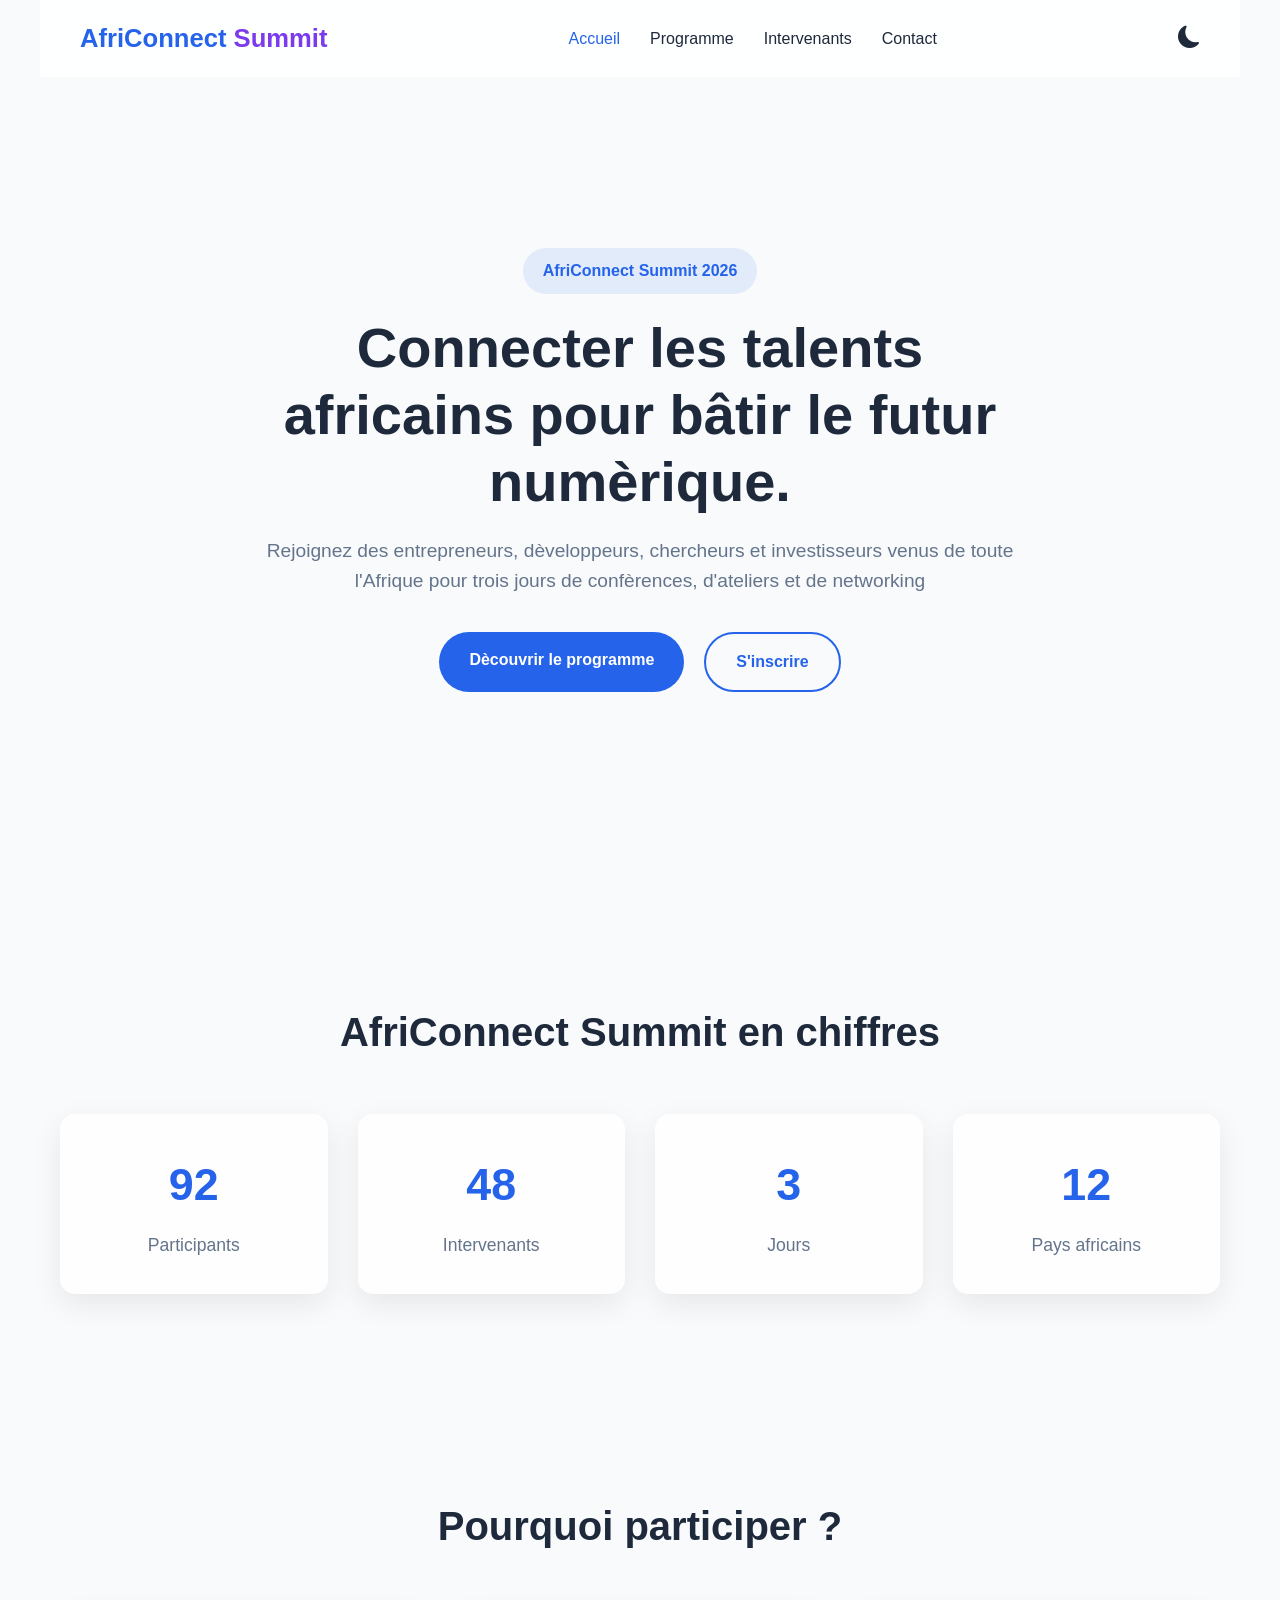
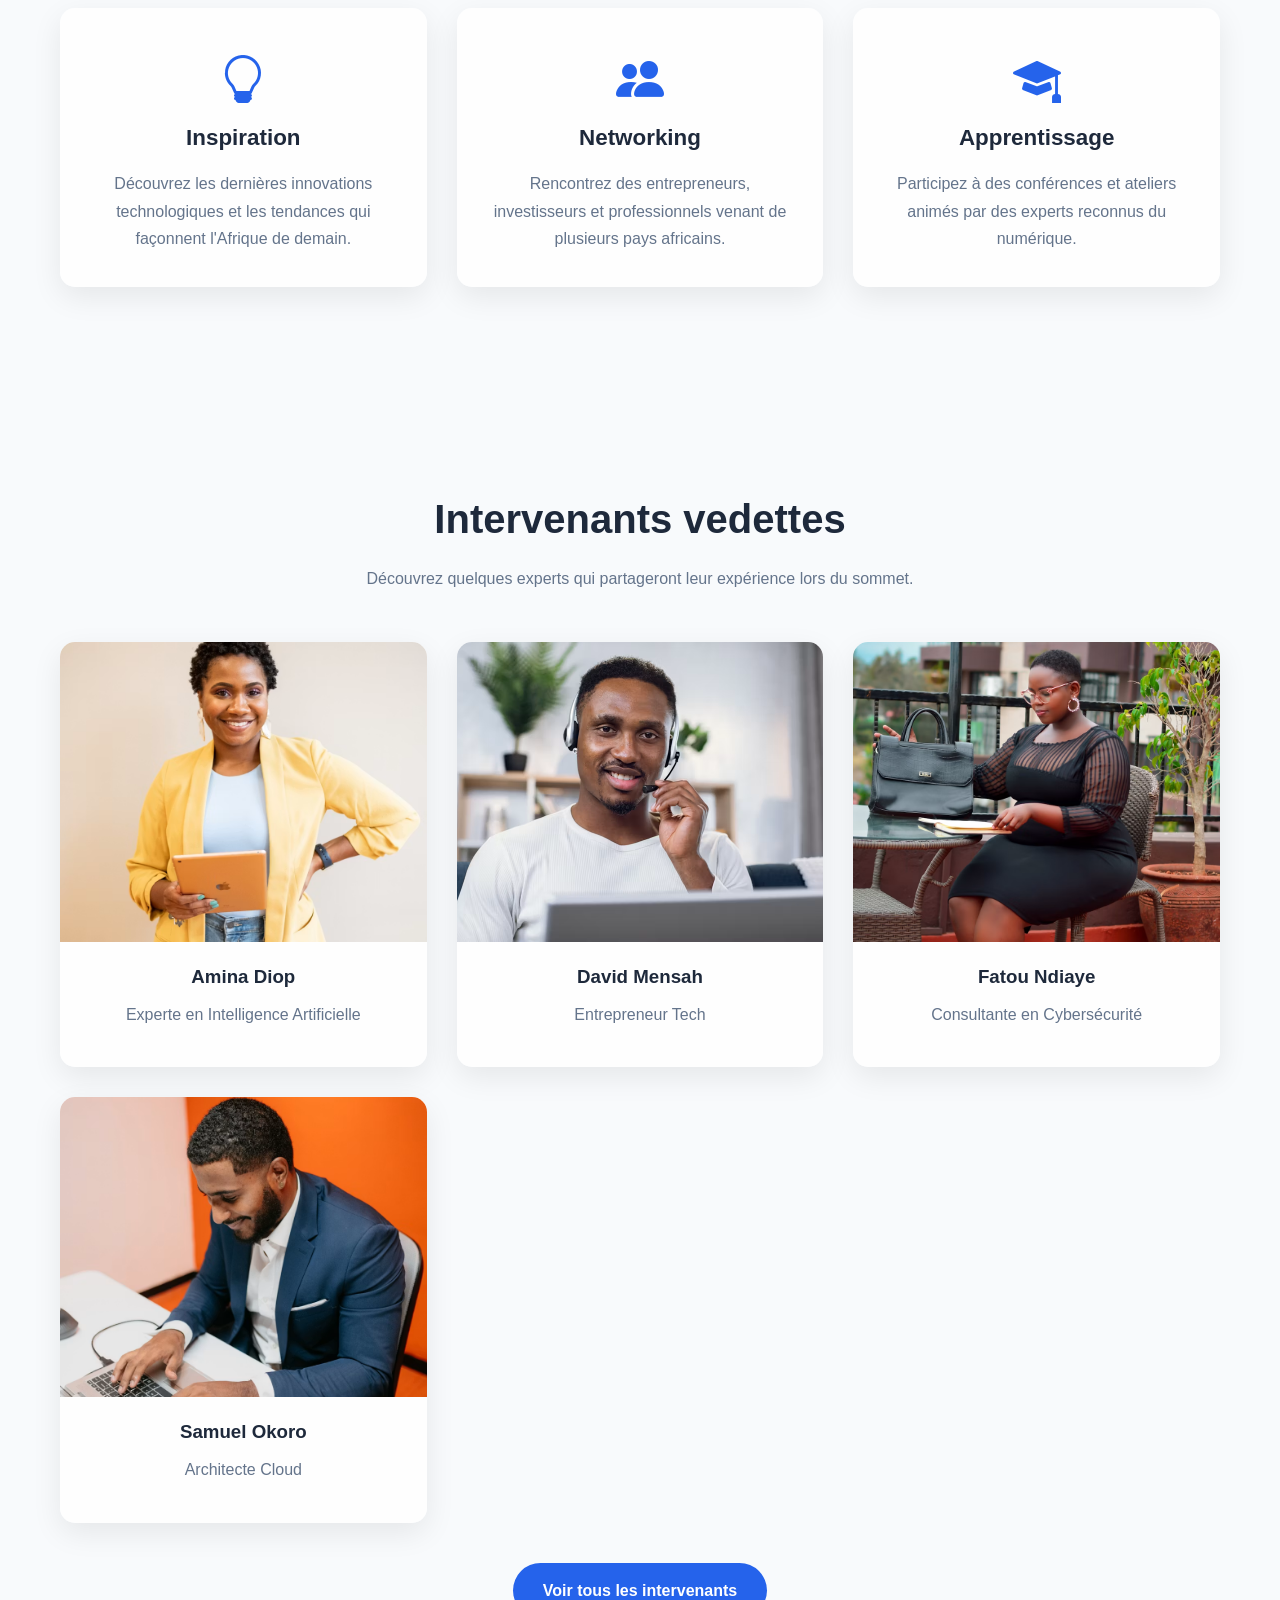
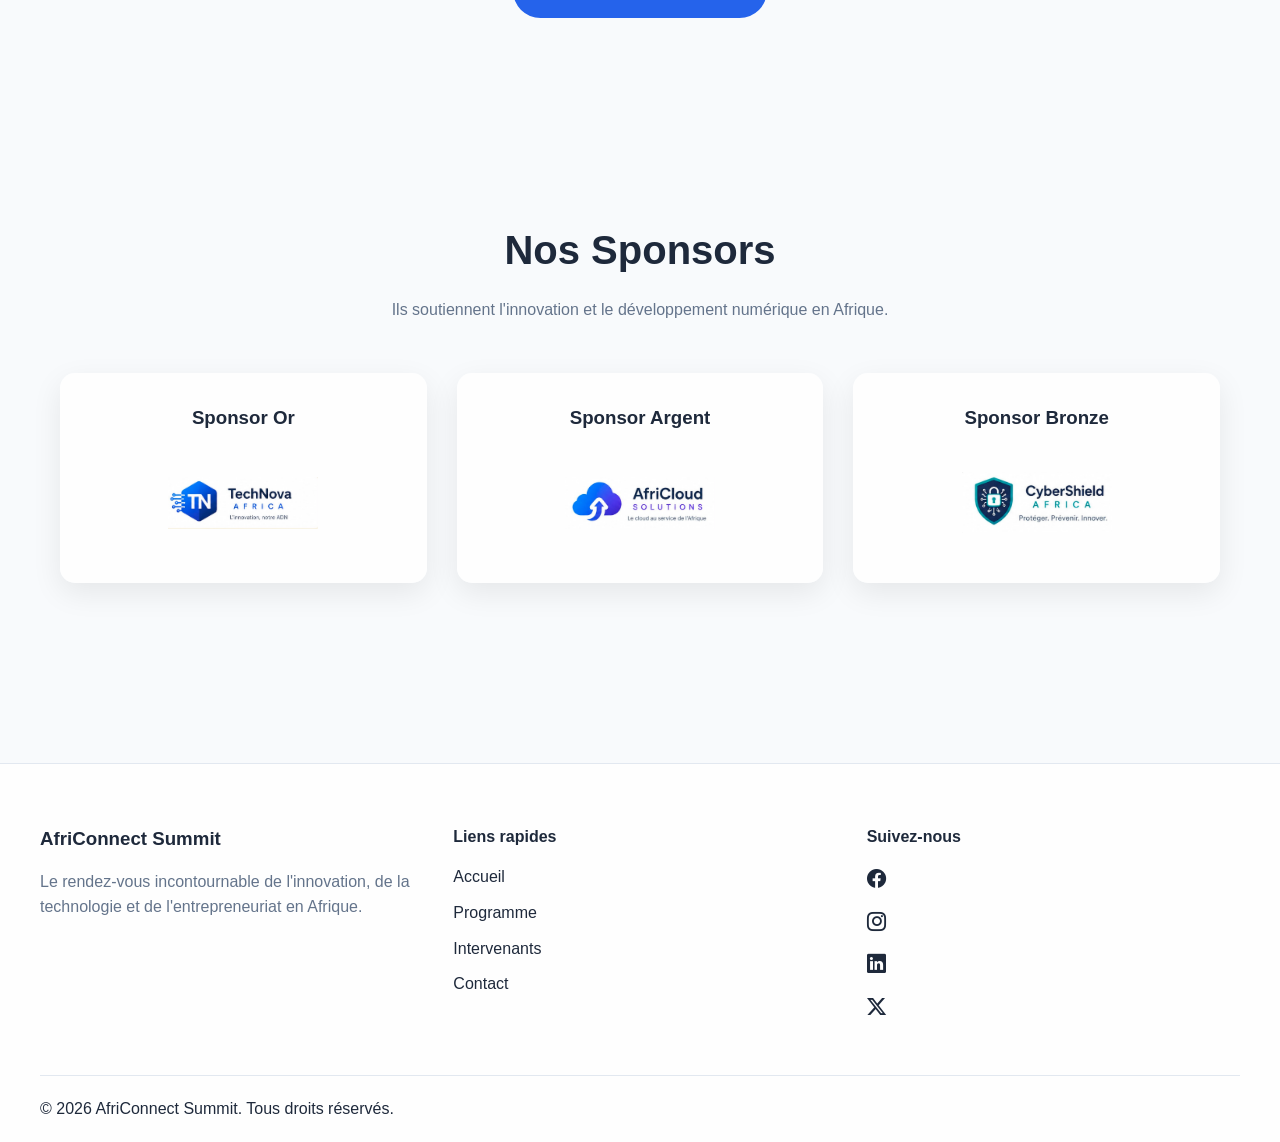
==== commit 8b791ea7: "Finalisation du projet et ajout du README" ====
--- a/index.html
+++ b/index.html
@@ -231,7 +231,7 @@
 
                 </div>
 
-                <a href="intervenants.html" class="btn btn-primary">
+                <a href="intervenant.html" class="btn btn-primary">
                     Voir tous les intervenants
                 </a>
 
--- a/css/style.css
+++ b/css/style.css
@@ -401,6 +401,7 @@
 
     padding: 120px 20px 80px;
 
+
 }
 
 .hero-content {
@@ -991,20 +992,28 @@
     padding: 15px;
 
     border-bottom: 1px solid var(--border-color);
-
-}
-
-.programme tbody tr:nth-child(even) {
-
-    background: #f7f7f7;
-
+    color: var(--text-color);
+
+}
+
+
+.schedule-table tbody tr:nth-child(even) {
+    background: var(--background-color);
+}
+
+
+.programme tbody tr:nth-child(odd) {
+    background: var(--surface-color);
 }
 
 .programme tbody tr:hover {
-
-    background: #e8f5e9;
-
-}
+    background: var(--primary-color);
+}
+
+.programme tbody tr:hover td {
+    color: white;
+}
+
 
 /* thematiques */
 
